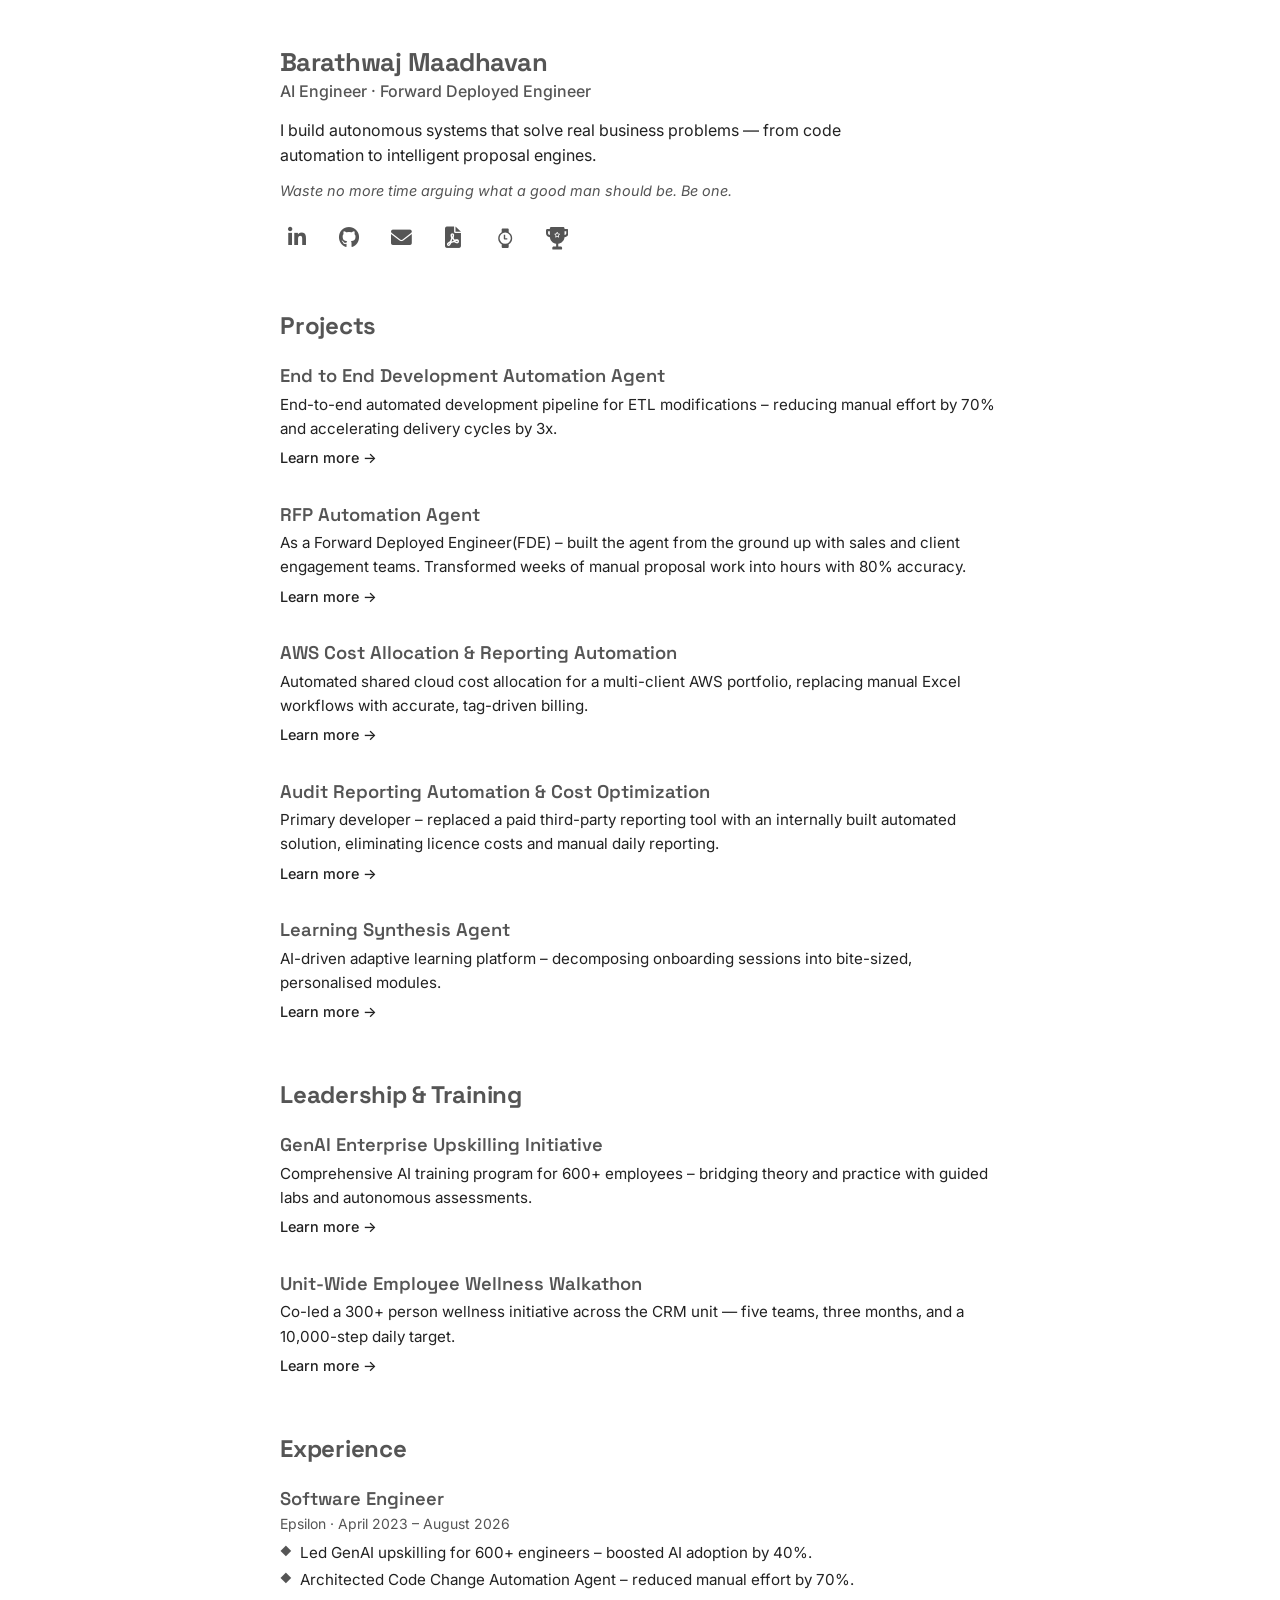
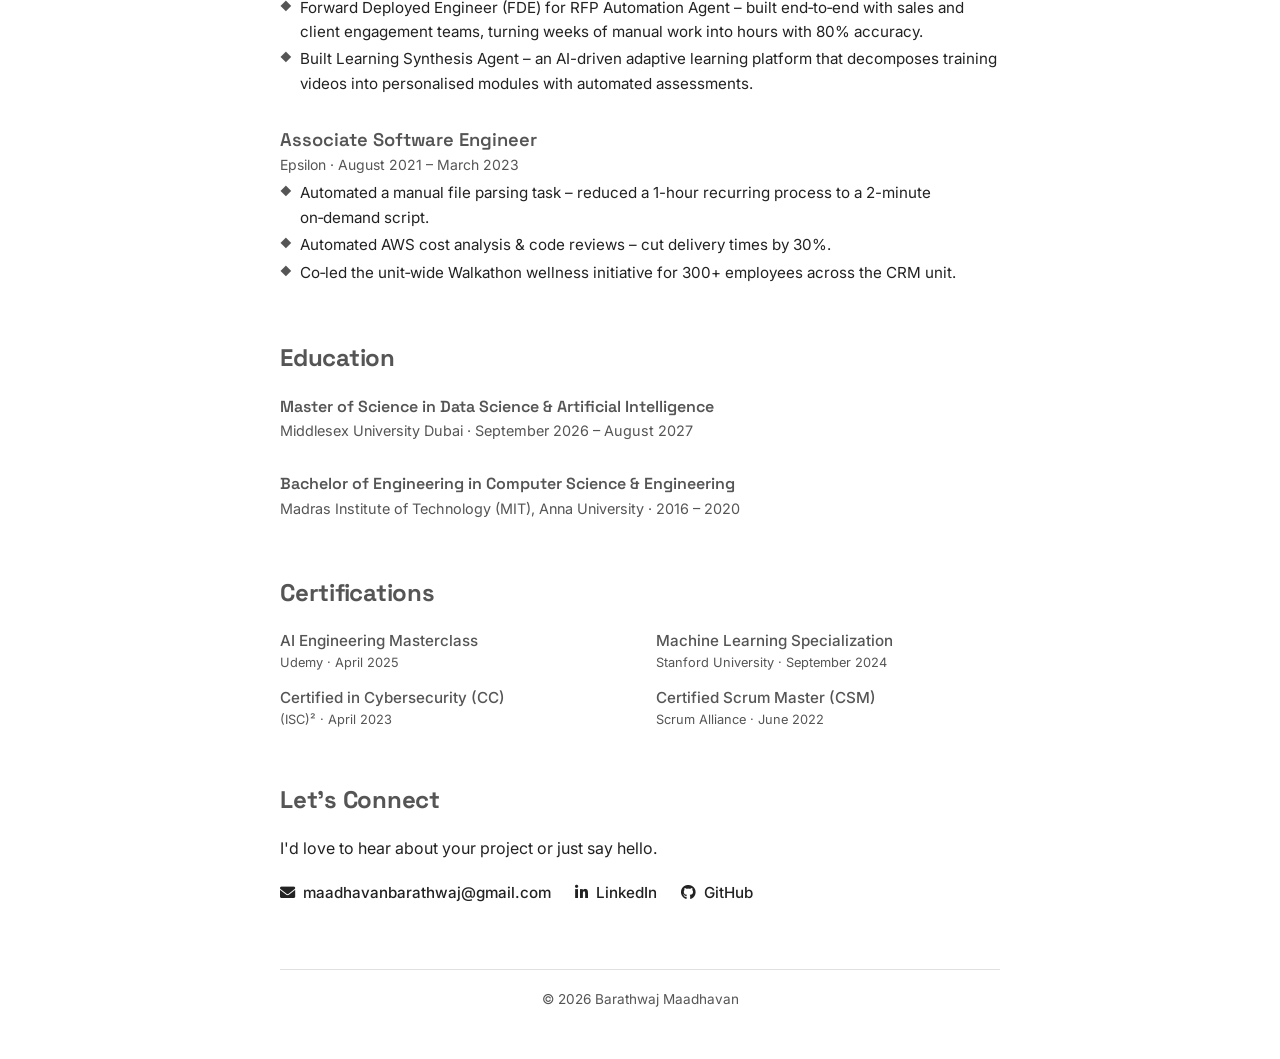
==== index.html @ ec24a7a6 "updated email on resume and website home page" ====
<!DOCTYPE html>
<html lang="en">

    <head>
        <link rel="icon" type="image/svg+xml" href="assets/images/favicon.ico" />
        <meta charset="UTF-8" />
        <meta name="viewport" content="width=device-width, initial-scale=1.0" />
        <title>Barathwaj Maadhavan</title>

        <!-- Google Fonts -->
        <link rel="preconnect" href="https://fonts.googleapis.com" />
        <link rel="preconnect" href="https://fonts.gstatic.com" crossorigin />
        <link
            href="https://fonts.googleapis.com/css2?family=Inter:wght@300;400;500;600&family=Space+Grotesk:wght@400;500;600;700&display=swap"
            rel="stylesheet" />

        <!-- Font Awesome -->
        <link rel="stylesheet" href="https://cdnjs.cloudflare.com/ajax/libs/font-awesome/6.0.0-beta3/css/all.min.css" />

        <!-- Custom Styles -->
        <link rel="stylesheet" href="styles.css" />
    </head>

    <body>
        <!-- ===== MAIN CONTAINER ===== -->
        <main class="container">

            <!-- ===== HEADER ===== -->
            <header class="header">
                <h1>Barathwaj Maadhavan</h1>
                <p class="tagline">AI Engineer · Forward Deployed Engineer</p>
                <p class="bio">
                    I build autonomous systems that solve real business problems — from code automation to intelligent
                    proposal engines.
                </p>
                <div class="status-line">
                    <span id="statusText">Waste no more time arguing what a good man should be. Be one.</span>
                </div>
                <div class="social-links">
                    <a href="https://www.linkedin.com/in/barathwaj-m/" aria-label="LinkedIn"><i
                            class="fab fa-linkedin-in"></i></a>
                    <a href="https://github.com/maadybarry" aria-label="GitHub"><i class="fab fa-github"></i></a>
                    <a href="mailto:barathwaj.maadhavan@gmail.com" aria-label="Email"><i
                            class="fas fa-envelope"></i></a>
                    <!-- Resume Download -->
                    <a href="assets/resume.pdf" download aria-label="Download Resume" title="Download Resume">
                        <i class="fas fa-file-pdf"></i>
                    </a>
                    <!-- Watch Collection Page -->
                    <a href="watches.html" aria-label="Watch Collection" title="Watch Collection" class="watch-link">
                        <svg xmlns="http://www.w3.org/2000/svg" viewBox="0 0 16 16" width="16" height="16"
                            fill="currentColor">
                            <path d="M7.5 9h2V8H8V5.5H7v3l.5.5z" />
                            <path fill-rule="evenodd" clip-rule="evenodd"
                                d="M5.5 3.669A4.998 4.998 0 0 0 3 8a4.998 4.998 0 0 0 2.5 4.331V14.5l.5.5h4l.5-.5v-2.169A4.998 4.998 0 0 0 13 8a4.998 4.998 0 0 0-2.5-4.331V1.5L10 1H6l-.5.5v2.169zM12 8a4 4 0 1 1-8 0 4 4 0 0 1 8 0z" />
                        </svg>
                    </a>
                    <!-- Awards Page -->
                    <a href="awards.html" aria-label="Awards" title="Awards" class="watch-link">
                        <svg xmlns="http://www.w3.org/2000/svg" viewBox="0 0 64 64" fill="currentColor">
                            <path d="M60,6h-7V4c0-2.211-1.789-4-4-4H15c-2.211,0-4,1.789-4,4v2H4c-2.211,0-4,1.789-4,4v8
                                c0,6.075,4.925,11,11,11h0.096C12.01,38.66,19.477,46.396,29,47.762V56h-7c-2.211,0-4,1.789-4,4v3c0,0.553,0.447,1,1,1h26
                                c0.553,0,1-0.447,1-1v-3c0-2.211-1.789-4-4-4h-7v-8.238C44.523,46.396,51.99,38.66,52.904,29H53c6.075,0,11-4.925,11-11v-8
                                C64,7.789,62.211,6,60,6z M6,18v-6h5v11C8.238,23,6,20.762,6,18z M39.712,21.048l-3.146,3.227l0.745,4.564
                                c0.062,0.378-0.099,0.758-0.411,0.979C36.728,29.938,36.525,30,36.323,30c-0.166,0-0.333-0.041-0.484-0.125l-3.841-2.123
                                l-3.841,2.123c-0.336,0.186-0.748,0.163-1.061-0.058s-0.473-0.601-0.411-0.979l0.745-4.564l-3.146-3.227
                                c-0.262-0.269-0.352-0.66-0.232-1.016s0.427-0.614,0.797-0.671l4.309-0.658l1.936-4.123c0.165-0.352,0.518-0.575,0.905-0.575
                                s0.74,0.224,0.905,0.575l1.936,4.123l4.309,0.658c0.37,0.057,0.678,0.315,0.797,0.671S39.974,20.779,39.712,21.048z
                                M58,18c0,2.762-2.238,5-5,5V12h5V18z" />
                            <path
                                d="M33.255,20.036l-1.257-2.678l-1.257,2.678c-0.142,0.302-0.425,0.514-0.754,0.563l-2.913,0.445l2.141,2.194
                                c0.222,0.228,0.322,0.546,0.271,0.859l-0.495,3.03l2.522-1.396c0.151-0.083,0.317-0.125,0.484-0.125s0.333,0.042,0.484,0.125
                                l2.522,1.396l-0.495-3.03c-0.051-0.313,0.05-0.632,0.271-0.859l2.141-2.194L34.009,20.6C33.68,20.55,33.396,20.338,33.255,20.036z" />
                        </svg>
                    </a>
                </div>
            </header>

            <!-- ===== PROJECTS ===== -->
            <section class="projects" id="projects" style="scroll-margin-top: 80px;">
                <h2>Projects</h2>

                <div class="project-item">
                    <h3>End to End Development Automation Agent</h3>
                    <p>End-to-end automated development pipeline for ETL modifications – reducing manual effort by 70%
                        and accelerating
                        delivery cycles by 3x.</p>
                    <a href="projects/end-to-end-dev-agent.html">Learn more →</a>
                </div>

                <div class="project-item">
                    <h3>RFP Automation Agent</h3>
                    <p>As a Forward Deployed Engineer(FDE) – built the agent from the ground up with sales and client
                        engagement teams.
                        Transformed weeks of
                        manual proposal work into hours with 80% accuracy.</p>
                    <a href="projects/rfp-automation.html">Learn more →</a>
                </div>

                <div class="project-item">
                    <h3>AWS Cost Allocation &amp; Reporting Automation</h3>
                    <p>Automated shared cloud cost allocation for a multi-client AWS portfolio, replacing manual Excel
                        workflows with accurate, tag-driven billing.</p>
                    <a href="projects/aws-cost-allocation.html">Learn more →</a>
                </div>

                <div class="project-item">
                    <h3>Audit Reporting Automation &amp; Cost Optimization</h3>
                    <p>Primary developer – replaced a paid third-party reporting tool with an internally built automated
                        solution,
                        eliminating licence costs and manual daily reporting.</p>
                    <a href="projects/audit-reporting-automation.html">Learn more →</a>
                </div>

                <div class="project-item">
                    <h3>Learning Synthesis Agent</h3>
                    <p>AI-driven adaptive learning platform – decomposing onboarding sessions into bite-sized,
                        personalised modules.</p>
                    <a href="projects/learning-synthesis-agent.html">Learn more →</a>
                </div>
            </section>

            <!-- ===== LEADERSHIP ===== -->
            <section class="leadership" id="leadership" style="scroll-margin-top: 80px;">
                <h2>Leadership &amp; Training</h2>

                <div class="project-item">
                    <h3>GenAI Enterprise Upskilling Initiative</h3>
                    <p>Comprehensive AI training program for 600+ employees – bridging theory and practice with guided
                        labs and
                        autonomous assessments.</p>
                    <a href="projects/genai-upskilling.html">Learn more →</a>
                </div>

                <div class="project-item">
                    <h3>Unit-Wide Employee Wellness Walkathon</h3>
                    <p>Co-led a 300+ person wellness initiative across the CRM unit — five teams, three months, and a
                        10,000-step daily
                        target.</p>
                    <a href="projects/walkathon.html">Learn more →</a>
                </div>
            </section>

            <!-- ===== EXPERIENCE ===== -->
            <section class="experience">
                <h2>Experience</h2>

                <div class="exp-item">
                    <h3>Software Engineer</h3>
                    <p class="exp-meta">Epsilon · April 2023 – August 2026</p>
                    <ul>
                        <li>Led GenAI upskilling for 600+ engineers – boosted AI adoption by 40%.</li>
                        <li>Architected Code Change Automation Agent – reduced manual effort by 70%.</li>
                        <li>Forward Deployed Engineer (FDE) for RFP Automation Agent – built end‑to‑end with sales and
                            client
                            engagement teams, turning weeks of manual work into hours with 80% accuracy.</li>
                        <li>Built Learning Synthesis Agent – an AI-driven adaptive learning platform that decomposes
                            training videos
                            into personalised modules with automated assessments.</li>
                    </ul>
                </div>

                <div class="exp-item">
                    <h3>Associate Software Engineer</h3>
                    <p class="exp-meta">Epsilon · August 2021 – March 2023</p>
                    <ul>
                        <li>Automated a manual file parsing task – reduced a 1-hour recurring process to a 2-minute
                            on‑demand
                            script.</li>
                        <li>Automated AWS cost analysis &amp; code reviews – cut delivery times by 30%.</li>
                        <li>Co‑led the unit‑wide Walkathon wellness initiative for 300+ employees across the CRM unit.
                        </li>
                    </ul>
                </div>
            </section>

            <!-- ===== EDUCATION ===== -->
            <section class="education">
                <h2>Education</h2>

                <div class="edu-item">
                    <h3>Master of Science in Data Science &amp; Artificial Intelligence</h3>
                    <p class="edu-meta">Middlesex University Dubai · September 2026 – August 2027</p>
                </div>

                <div class="edu-item">
                    <h3>Bachelor of Engineering in Computer Science &amp; Engineering</h3>
                    <p class="edu-meta">Madras Institute of Technology (MIT), Anna University · 2016 – 2020</p>
                </div>
            </section>

            <!-- ===== CERTIFICATIONS ===== -->
            <section class="certifications">
                <h2>Certifications</h2>

                <div class="cert-grid">
                    <div class="cert-badge">
                        <span class="cert-name">AI Engineering Masterclass</span>
                        <span class="cert-issuer">Udemy · April 2025</span>
                    </div>

                    <div class="cert-badge">
                        <span class="cert-name">Machine Learning Specialization</span>
                        <span class="cert-issuer">Stanford University · September 2024</span>
                    </div>

                    <div class="cert-badge">
                        <span class="cert-name">Certified in Cybersecurity (CC)</span>
                        <span class="cert-issuer">(ISC)² · April 2023</span>
                    </div>

                    <div class="cert-badge">
                        <span class="cert-name">Certified Scrum Master (CSM)</span>
                        <span class="cert-issuer">Scrum Alliance · June 2022</span>
                    </div>
                </div>
            </section>

            <!-- ===== CONTACT ===== -->
            <section class="contact">
                <h2>Let's Connect</h2>
                <p class="contact-intro">I'd love to hear about your project or just say hello.</p>
                <div class="contact-links">
                    <a href="mailto:maadhavanbarathwaj@gmail.com"><i class="fas fa-envelope"></i>
                        maadhavanbarathwaj@gmail.com</a>
                    <a href="https://www.linkedin.com/in/barathwaj-m/" aria-label="LinkedIn"><i
                            class="fab fa-linkedin-in"></i> LinkedIn</a>
                    <a href="https://github.com/maadybarry" aria-label="GitHub"><i class="fab fa-github"></i> GitHub</a>
                </div>
            </section>
        </main>

        <!-- ===== FOOTER ===== -->
        <footer class="footer">
            <p>&copy; 2026 Barathwaj Maadhavan</p>
        </footer>

        <script src="script.js"></script>
    </body>

</html>
---- styles.css ----
/* ===== RESET & BASE ===== */
*,
*::before,
*::after {
    margin: 0;
    padding: 0;
    box-sizing: border-box;
}

:root {
    --bg: #FFFFFF;
    --text-primary: #222222;
    --text-secondary: #222222;
    --text-muted: #555555;
    --border: #E0E0E0;
    --white: #ffffff;
    --max-width: 720px;
}

html {
    scroll-behavior: smooth;
}

body {
    font-family: 'Inter', -apple-system, BlinkMacSystemFont, sans-serif;
    background: var(--bg);
    color: var(--text-primary);
    line-height: 1.6;
    -webkit-font-smoothing: antialiased;
    padding: 48px 24px;
    display: flex;
    flex-direction: column;
    align-items: center;
    min-height: 100vh;
}

/* ===== CONTAINER ===== */
.container {
    max-width: var(--max-width);
    width: 100%;
    margin: 0 auto;
}

/* ===== TYPOGRAPHY ===== */
h1 {
    font-family: 'Space Grotesk', -apple-system, sans-serif;
    font-weight: 700;
    font-size: 1.6rem;
    letter-spacing: -0.02em;
    line-height: 1.1;
    color: #555555;
}

h2 {
    font-family: 'Space Grotesk', -apple-system, sans-serif;
    font-weight: 700;
    font-size: 1.5rem;
    letter-spacing: -0.01em;
    margin-bottom: 1rem;
    color: #555555;
}

h3 {
    font-family: 'Space Grotesk', -apple-system, sans-serif;
    font-weight: 600;
    font-size: 1.15rem;
    color: #555555;
}

p,
li,
.bio {
    font-family: 'Inter', sans-serif;
    font-weight: 400;
    font-size: 1rem;
    color: var(--text-secondary);
}

.tagline {
    font-family: 'Inter', sans-serif;
    font-weight: 500;
    font-size: 1rem;
    color: var(--text-muted);
    margin: 0.2rem 0 0.8rem;
}

.bio {
    font-size: 1rem;
    max-width: 580px;
}

/* ===== STATUS LINE ===== */
.status-line {
    margin: 0.6rem 0 1rem;
    font-family: 'Inter', sans-serif;
    font-size: 0.9rem;
    color: var(--text-muted);
    font-style: italic;
    min-height: 1.5rem;
    transition: opacity 0.5s ease;
}

#statusText {
    transition: opacity 0.4s ease;
}

a {
    font-family: 'Inter', sans-serif;
    color: var(--text-secondary);
    text-decoration: none;
    transition: opacity 0.2s;
}

a:hover {
    opacity: 0.5;
}

/* ===== HEADER ===== */
.header {
    margin-bottom: 2rem;
    padding-bottom: 1.2rem;
}

/* ===== SOCIAL LINKS ===== */
.social-links {
    display: flex;
    gap: 18px;
    margin-top: 1.2rem;
    align-items: center;
}

.social-links a {
    display: inline-flex;
    align-items: center;
    justify-content: center;
    width: 34px;
    height: 34px;
    font-size: 1.3rem;
    color: var(--text-muted);
    transition: color 0.3s, transform 0.2s;
    text-decoration: none;
}

.social-links a:hover {
    color: var(--text-primary);
    opacity: 1;
}

/* ===== WATCH SVG ===== */
.watch-link svg {
    display: block;
    width: 1.4rem;
    height: 1.4rem;
    fill: currentColor;
    align-self: center;
}

/* ===== SECTIONS ===== */
section {
    margin-bottom: 2rem;
    padding-bottom: 1.2rem;
}

section:last-of-type {
    margin-bottom: 0;
    padding-bottom: 0;
}

/* ===== EXPERIENCE ===== */
.exp-item {
    margin-bottom: 1.8rem;
}

.exp-item:last-child {
    margin-bottom: 0;
}

.exp-meta {
    font-family: 'Inter', sans-serif;
    font-weight: 400;
    font-size: 0.875rem;
    color: var(--text-muted);
    margin-bottom: 0.3rem;
}

.exp-item ul {
    list-style: none;
    padding: 0;
}

.exp-item ul li {
    position: relative;
    padding-left: 20px;
    margin-bottom: 0.2rem;
    font-size: 0.95rem;
    color: var(--text-secondary);
}

.exp-item ul li::before {
    content: '◆';
    position: absolute;
    left: 0;
    color: var(--text-muted);
    font-weight: 300;
    font-size: 0.7rem;
    top: 2px;
}

/* ===== EDUCATION ===== */
.edu-item {
    margin-bottom: 1.8rem;
}

.edu-item:last-child {
    margin-bottom: 0;
}

.edu-item h3 {
    font-family: 'Space Grotesk', -apple-system, sans-serif;
    font-weight: 600;
    font-size: 1rem;
    color: #555555;
}

.edu-meta {
    font-family: 'Inter', sans-serif;
    font-weight: 400;
    font-size: 0.9rem;
    color: var(--text-muted);
    margin-bottom: 0.2rem;
}

/* ===== CERTIFICATIONS ===== */
.cert-grid {
    display: grid;
    grid-template-columns: 1fr 1fr;
    gap: 12px 32px;
}

.cert-badge {
    display: flex;
    flex-direction: column;
}

.cert-name {
    font-family: 'Inter', sans-serif;
    font-weight: 500;
    font-size: 0.95rem;
    color: #555555;
}

.cert-issuer {
    font-family: 'Inter', sans-serif;
    font-weight: 400;
    font-size: 0.8rem;
    color: var(--text-muted);
}

/* ===== PROJECTS ===== */
.project-item {
    margin-bottom: 1.8rem;
}

.project-item:last-child {
    margin-bottom: 0;
}

.project-item p {
    font-size: 0.95rem;
    margin: 2px 0 4px;
    color: var(--text-secondary);
}

.project-item a {
    font-weight: 500;
    font-size: 0.9rem;
    color: var(--text-secondary);
    transition: color 0.2s, opacity 0.2s;
}

.project-item a:hover {
    color: var(--text-primary);
    opacity: 1;
}

/* ===== CONTACT ===== */
.contact-intro {
    font-size: 1rem;
    margin-bottom: 1.2rem;
    color: var(--text-secondary);
}

.contact-links {
    display: flex;
    flex-wrap: wrap;
    gap: 24px;
}

.contact-links a {
    display: inline-flex;
    align-items: center;
    gap: 8px;
    font-weight: 500;
    font-size: 0.95rem;
    color: var(--text-secondary);
    transition: color 0.2s, opacity 0.2s;
}

.contact-links a:hover {
    color: var(--text-primary);
    opacity: 1;
}

section.contact {
    margin-bottom: 2rem;
    padding-bottom: 1.2rem;
}

/* ===== FOOTER ===== */
.footer {
    margin-top: 0.8rem;
    padding-top: 1.2rem;
    border-top: 1px solid var(--border);
    text-align: center;
    width: 100%;
    max-width: var(--max-width);
}

.footer p {
    font-family: 'Inter', sans-serif;
    font-size: 0.85rem;
    color: var(--text-muted);
}

/* ===== RESPONSIVE ===== */

/* Tablets and small laptops */
@media (max-width: 768px) {
    body {
        padding: 28px 20px;
    }

    h1 {
        font-size: 1.6rem;
    }

    h2 {
        font-size: 1.3rem;
    }

    h3 {
        font-size: 1.1rem;
    }

    p,
    li,
    .bio,
    .tagline {
        font-size: 0.95rem;
    }

    .status-line {
        font-size: 0.85rem;
    }

    .social-links {
        gap: 14px;
    }

    .social-links a {
        width: 30px;
        height: 30px;
        font-size: 1.2rem;
    }

    .watch-link svg {
        width: 1.4rem;
        height: 1.4rem;
    }

    section {
        margin-bottom: 1.8rem;
        padding-bottom: 1rem;
    }

    section.contact {
        margin-bottom: 0.6rem;
        padding-bottom: 0.8rem;
    }

    .exp-item {
        margin-bottom: 1.2rem;
    }

    .exp-item ul li {
        font-size: 0.9rem;
    }

    .project-item {
        margin-bottom: 1.2rem;
    }

    .project-item p {
        font-size: 0.9rem;
    }

    .contact-links {
        gap: 14px;
    }

    .contact-links a {
        font-size: 0.9rem;
    }

    .footer {
        margin-top: 0.8rem;
        padding-top: 1rem;
    }

    .footer p {
        font-size: 0.8rem;
    }
}

/* Mobile phones */
@media (max-width: 480px) {
    body {
        padding: 20px 16px;
    }

    .header {
        padding-top: 2.5rem;
    }

    h1 {
        font-size: 1.5rem;
    }

    h2 {
        font-size: 1.35rem;
    }

    h3 {
        font-size: 1.05rem;
    }

    p,
    li,
    .bio,
    .tagline {
        font-size: 0.9rem;
    }

    .status-line {
        font-size: 0.8rem;
    }

    .social-links {
        gap: 10px;
    }

    .social-links a {
        width: 28px;
        height: 28px;
        font-size: 1.1rem;
    }

    .watch-link svg {
        width: 1.3rem;
        height: 1.3rem;
    }

    section {
        margin-bottom: 1.6rem;
        padding-bottom: 0.8rem;
    }

    .exp-item {
        margin-bottom: 1rem;
    }

    .exp-item ul li {
        font-size: 0.85rem;
        padding-left: 16px;
    }

    .exp-item ul li::before {
        font-size: 0.6rem;
        top: 1px;
    }

    .edu-item {
        margin-bottom: 1rem;
    }

    .cert-grid {
        grid-template-columns: 1fr;
        gap: 8px 0;
    }

    .project-item {
        margin-bottom: 1rem;
    }

    .project-item p {
        font-size: 0.85rem;
    }

    .project-item a {
        font-size: 0.85rem;
    }

    .contact-links {
        flex-direction: column;
        gap: 10px;
    }

    .contact-links a {
        font-size: 0.85rem;
    }

    .footer {
        margin-top: 0.6rem;
        padding-top: 0.8rem;
    }

    .footer p {
        font-size: 0.75rem;
    }
}
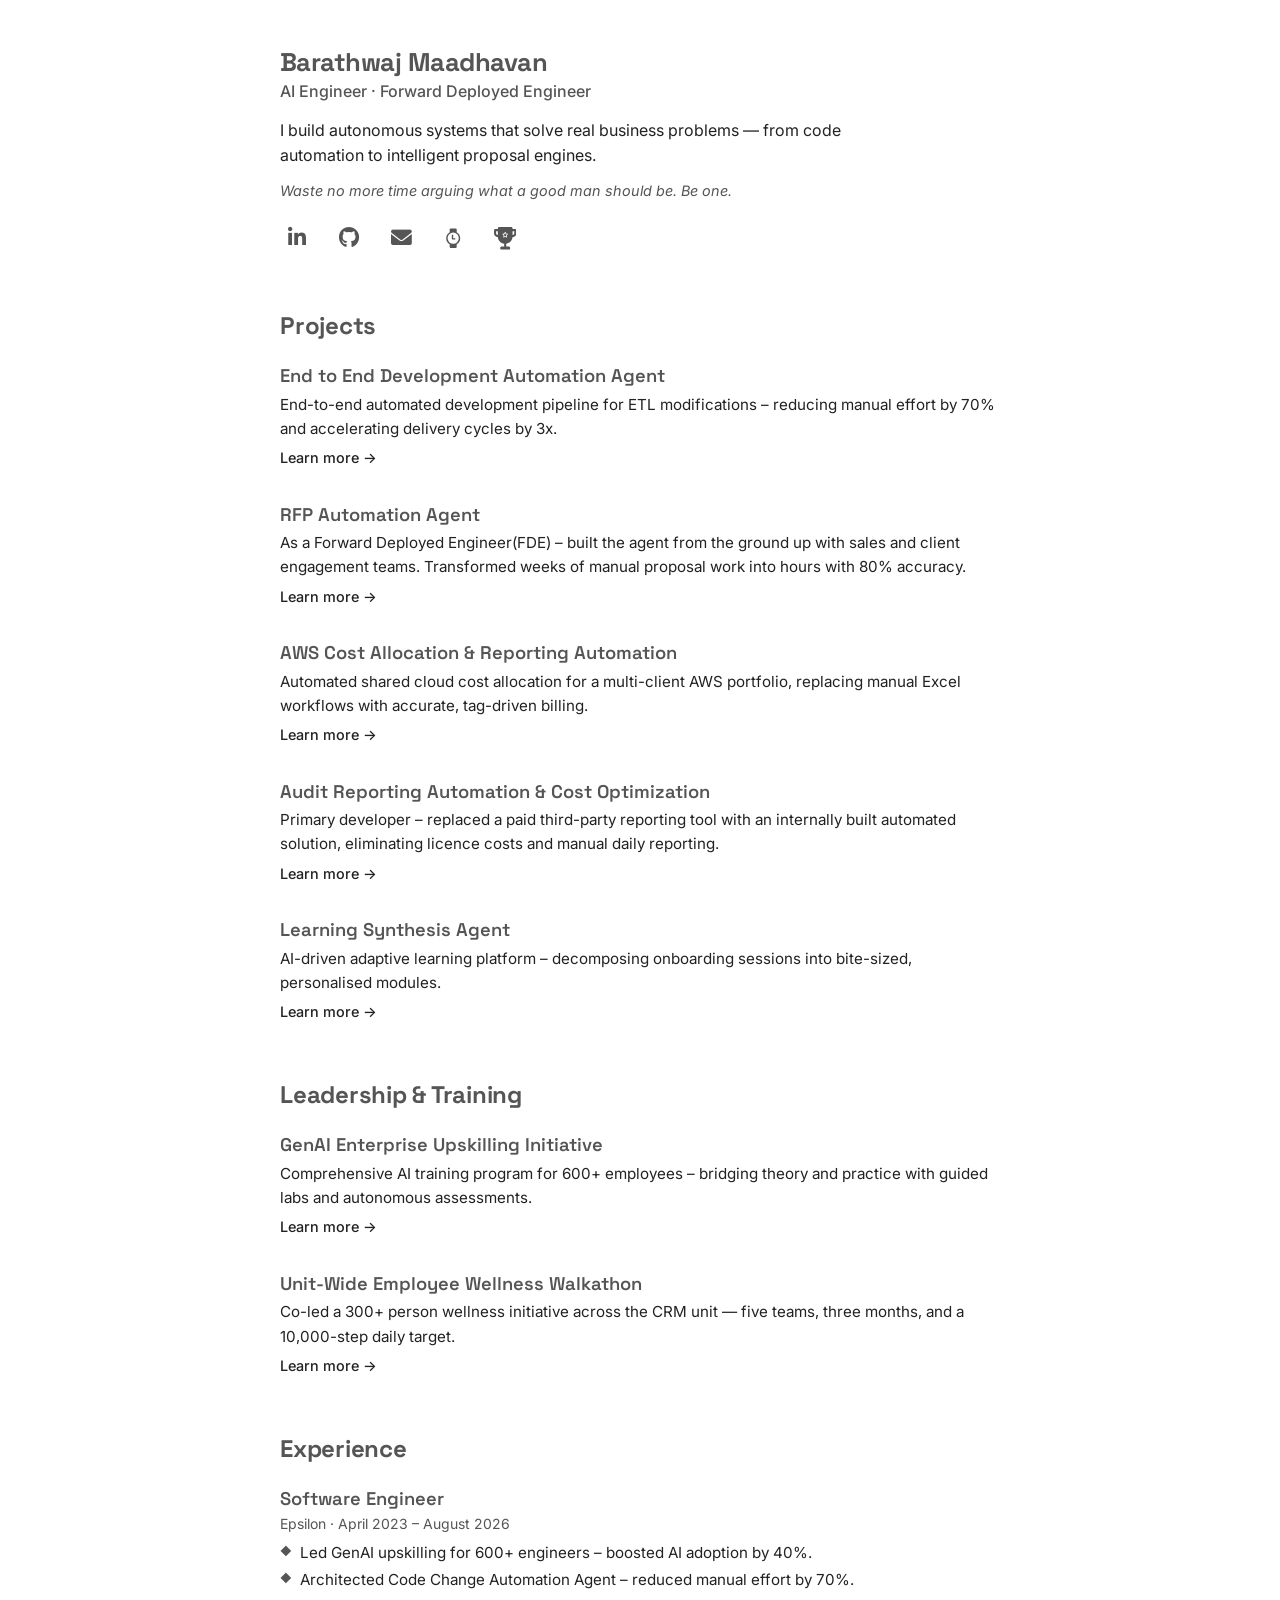
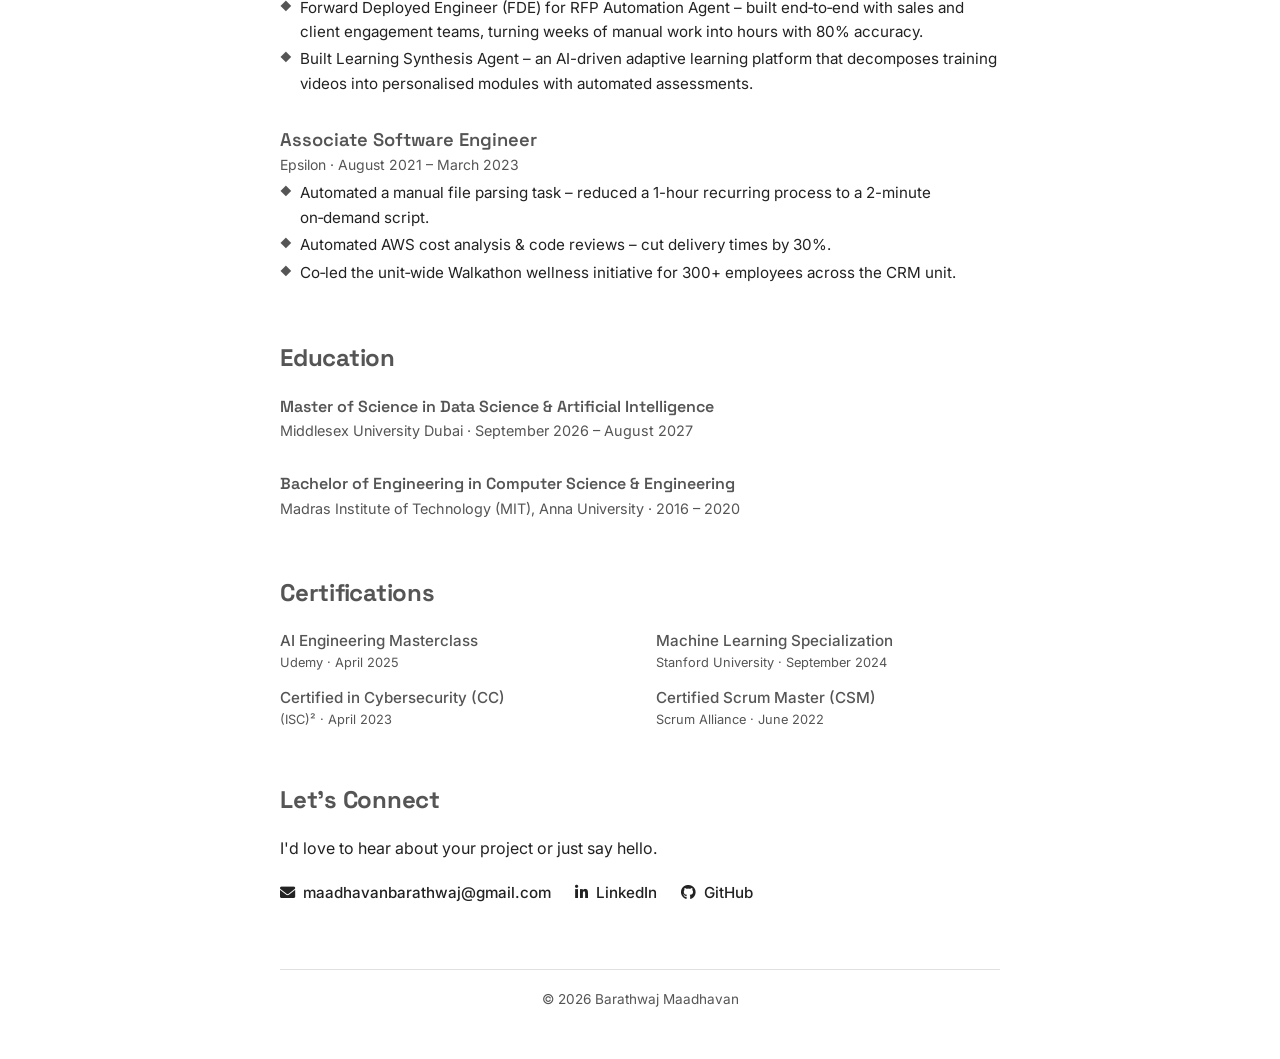
==== commit 7130c965: "Replace header resume button with floating bottom-right bubble" ====
--- a/index.html
+++ b/index.html
@@ -42,10 +42,6 @@
                     <a href="https://github.com/maadybarry" aria-label="GitHub"><i class="fab fa-github"></i></a>
                     <a href="mailto:barathwaj.maadhavan@gmail.com" aria-label="Email"><i
                             class="fas fa-envelope"></i></a>
-                    <!-- Resume Download -->
-                    <a href="assets/resume.pdf" download aria-label="Download Resume" title="Download Resume">
-                        <i class="fas fa-file-pdf"></i>
-                    </a>
                     <!-- Watch Collection Page -->
                     <a href="watches.html" aria-label="Watch Collection" title="Watch Collection" class="watch-link">
                         <svg xmlns="http://www.w3.org/2000/svg" viewBox="0 0 16 16" width="16" height="16"
@@ -236,6 +232,13 @@
         </footer>
 
         <script src="script.js"></script>
+
+        <!-- ===== FLOATING RESUME BUBBLE ===== -->
+        <a href="assets/resume.pdf" download class="resume-float" aria-label="Download Resume" title="Download Resume">
+            <i class="fas fa-download"></i>
+            <span class="resume-float-text">Resume</span>
+        </a>
+
     </body>
 
 </html>
--- a/styles.css
+++ b/styles.css
@@ -332,6 +332,39 @@
     color: var(--text-muted);
 }
 
+/* ===== FLOATING RESUME BUBBLE ===== */
+.resume-float {
+    position: fixed;
+    bottom: 24px;
+    right: 24px;
+    z-index: 999;
+    display: inline-flex;
+    align-items: center;
+    gap: 8px;
+    padding: 12px 22px;
+    border-radius: 60px;
+    background: var(--text-primary);
+    color: #ffffff;
+    font-family: 'Inter', sans-serif;
+    font-size: 0.85rem;
+    font-weight: 500;
+    text-decoration: none;
+    box-shadow: 0 8px 28px rgba(0, 0, 0, 0.15);
+    transition: transform 0.25s ease, box-shadow 0.25s ease, background 0.25s ease;
+    opacity: 0.95;
+}
+
+.resume-float:hover {
+    transform: translateY(-4px);
+    box-shadow: 0 14px 36px rgba(0, 0, 0, 0.22);
+    background: #000000;
+    opacity: 1;
+}
+
+.resume-float i {
+    font-size: 0.9rem;
+}
+
 /* ===== RESPONSIVE ===== */
 
 /* Tablets and small laptops */
@@ -527,4 +560,29 @@
     .footer p {
         font-size: 0.75rem;
     }
+}
+
+/* ===== MOBILE ===== */
+@media (max-width: 600px) {
+    .resume-float {
+        bottom: 18px;
+        right: 18px;
+        padding: 12px 16px;
+        font-size: 0.8rem;
+    }
+
+    /* Hide the label on very small screens, keep just the icon */
+    @media (max-width: 400px) {
+        .resume-float-text {
+            display: none;
+        }
+
+        .resume-float {
+            padding: 14px;
+            border-radius: 50%;
+            width: 48px;
+            height: 48px;
+            justify-content: center;
+        }
+    }
 }
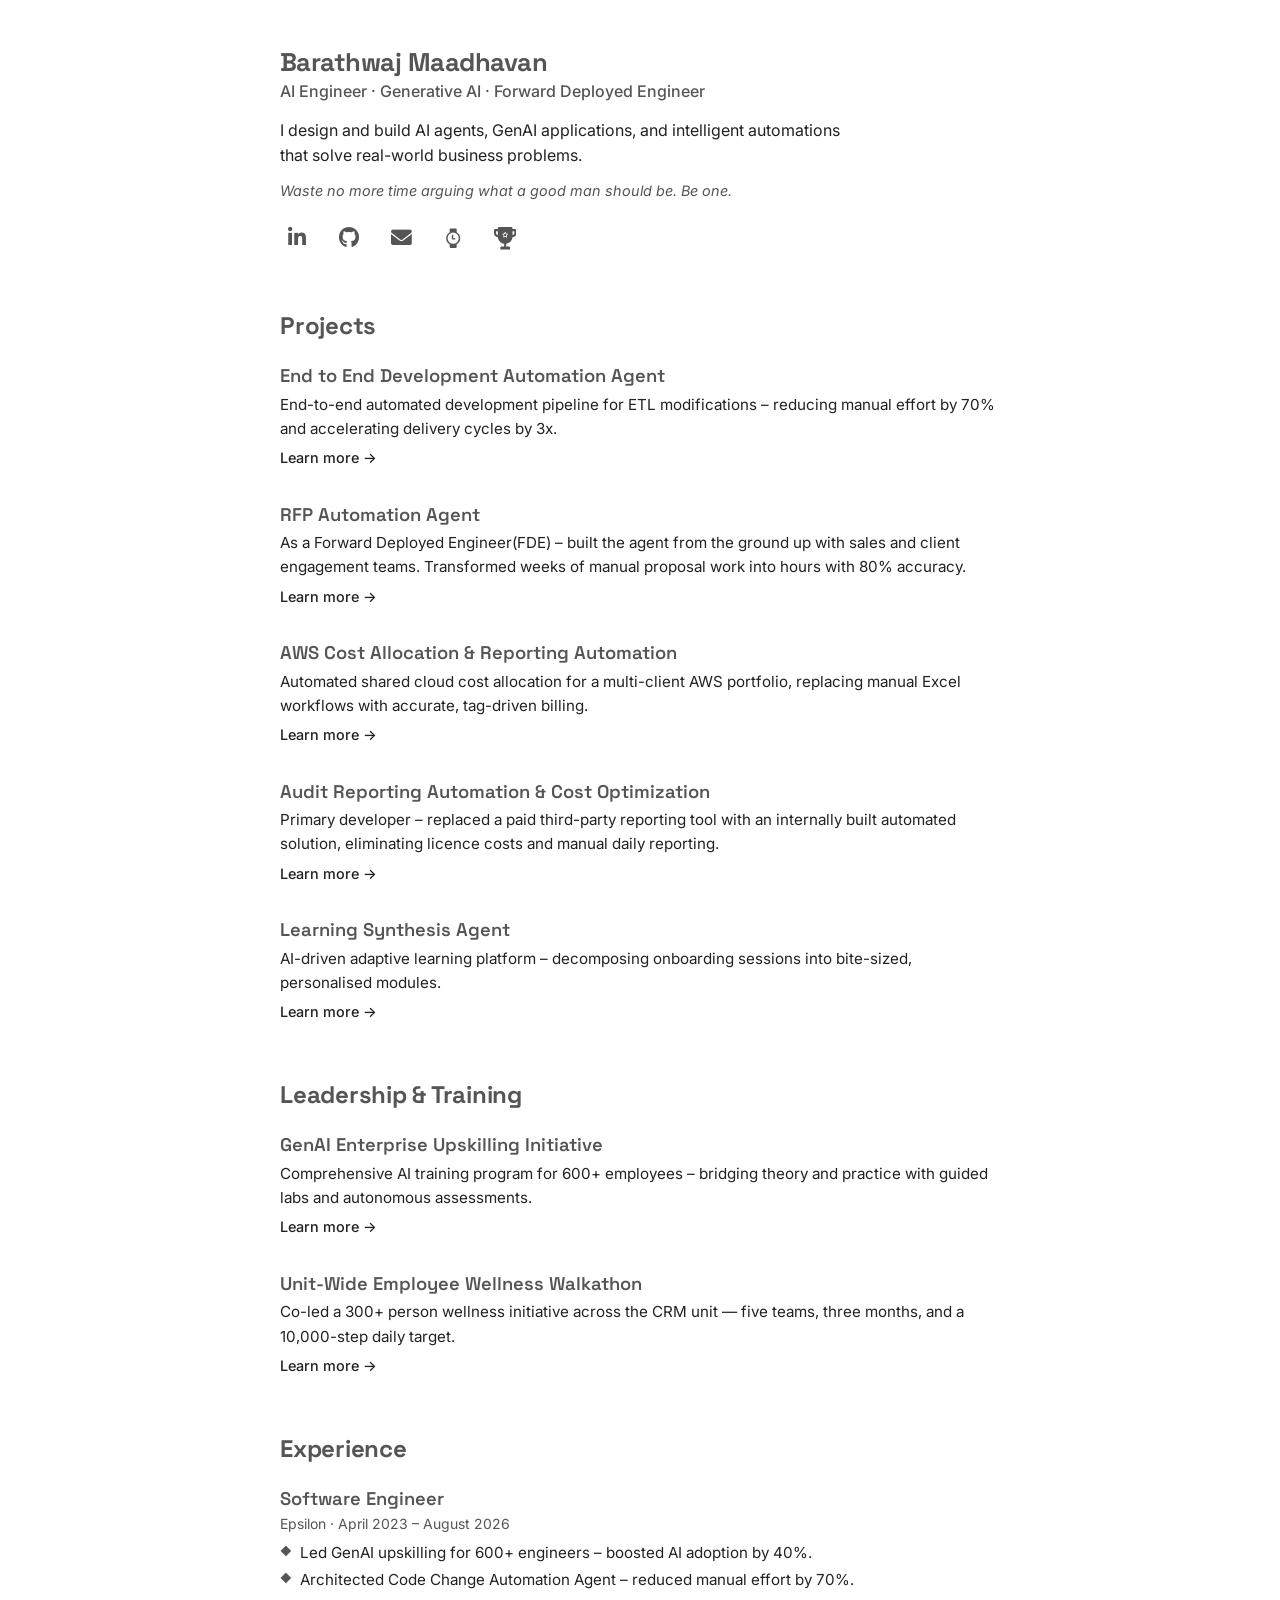
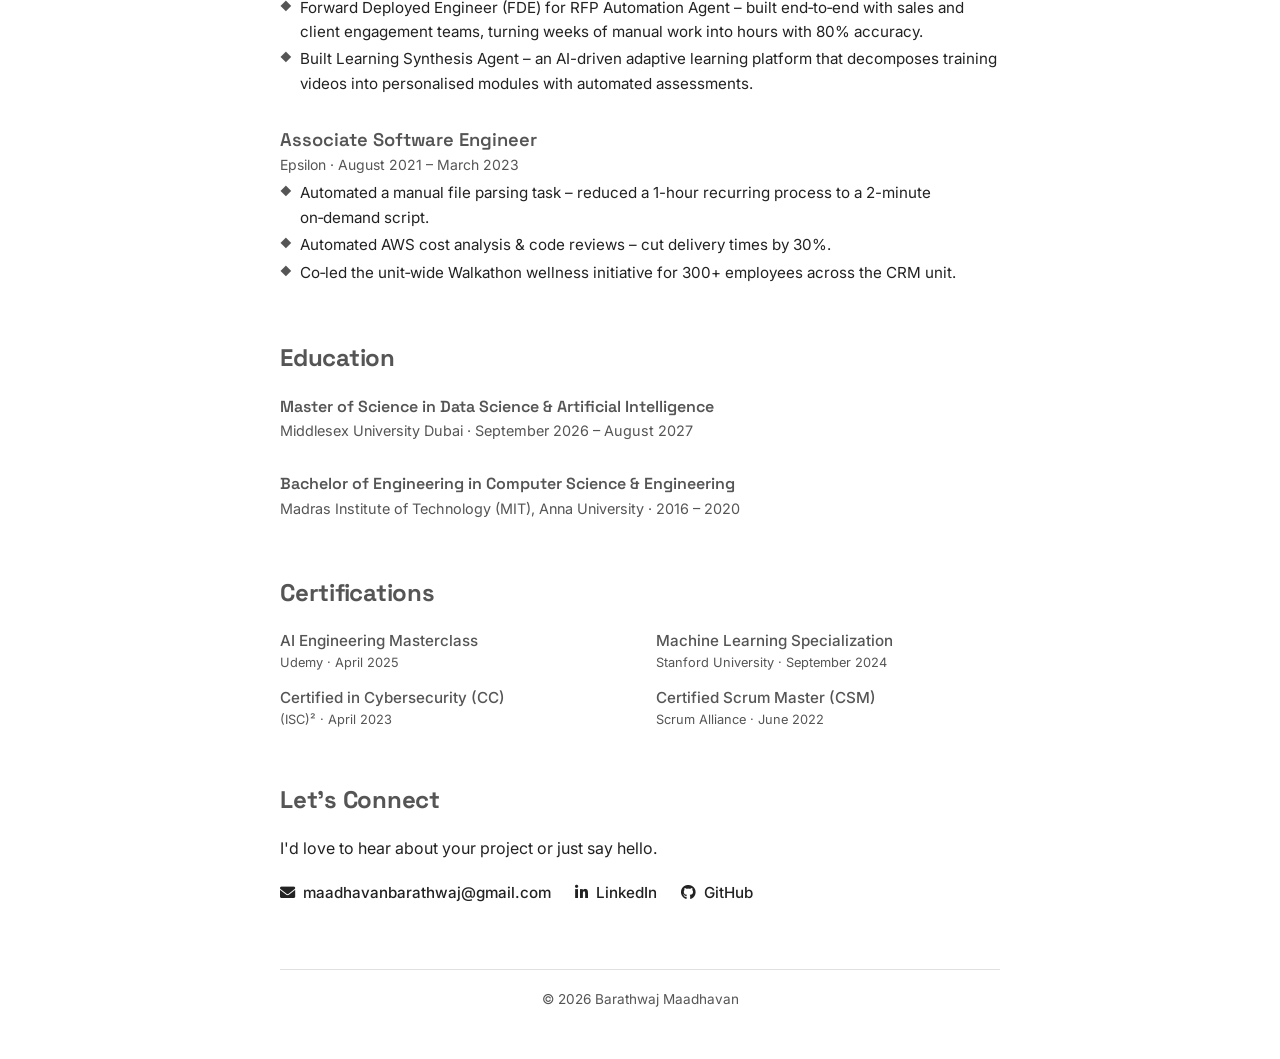
==== commit b4efae90: "minor changes to bio and tagline" ====
--- a/index.html
+++ b/index.html
@@ -28,10 +28,10 @@
             <!-- ===== HEADER ===== -->
             <header class="header">
                 <h1>Barathwaj Maadhavan</h1>
-                <p class="tagline">AI Engineer · Forward Deployed Engineer</p>
+                <p class="tagline">AI Engineer · Generative AI · Forward Deployed Engineer</p>
                 <p class="bio">
-                    I build autonomous systems that solve real business problems — from code automation to intelligent
-                    proposal engines.
+                    I design and build AI agents, GenAI applications, and intelligent automations that solve real-world
+                    business problems.
                 </p>
                 <div class="status-line">
                     <span id="statusText">Waste no more time arguing what a good man should be. Be one.</span>
@@ -234,7 +234,8 @@
         <script src="script.js"></script>
 
         <!-- ===== FLOATING RESUME BUBBLE ===== -->
-        <a href="assets/resume.pdf" download class="resume-float" aria-label="Download Resume" title="Download Resume">
+        <a href="assets/resume.pdf" download="Barathwaj_Maadhavan_Resume.pdf" class="resume-float"
+            aria-label="Download Resume" title="Download Resume">
             <i class="fas fa-download"></i>
             <span class="resume-float-text">Resume</span>
         </a>
--- a/styles.css
+++ b/styles.css
@@ -350,8 +350,10 @@
     font-weight: 500;
     text-decoration: none;
     box-shadow: 0 8px 28px rgba(0, 0, 0, 0.15);
-    transition: transform 0.25s ease, box-shadow 0.25s ease, background 0.25s ease;
-    opacity: 0.95;
+    transition: opacity 0.4s ease,
+        transform 0.25s ease,
+        box-shadow 0.25s ease,
+        background 0.25s ease;
 }
 
 .resume-float:hover {
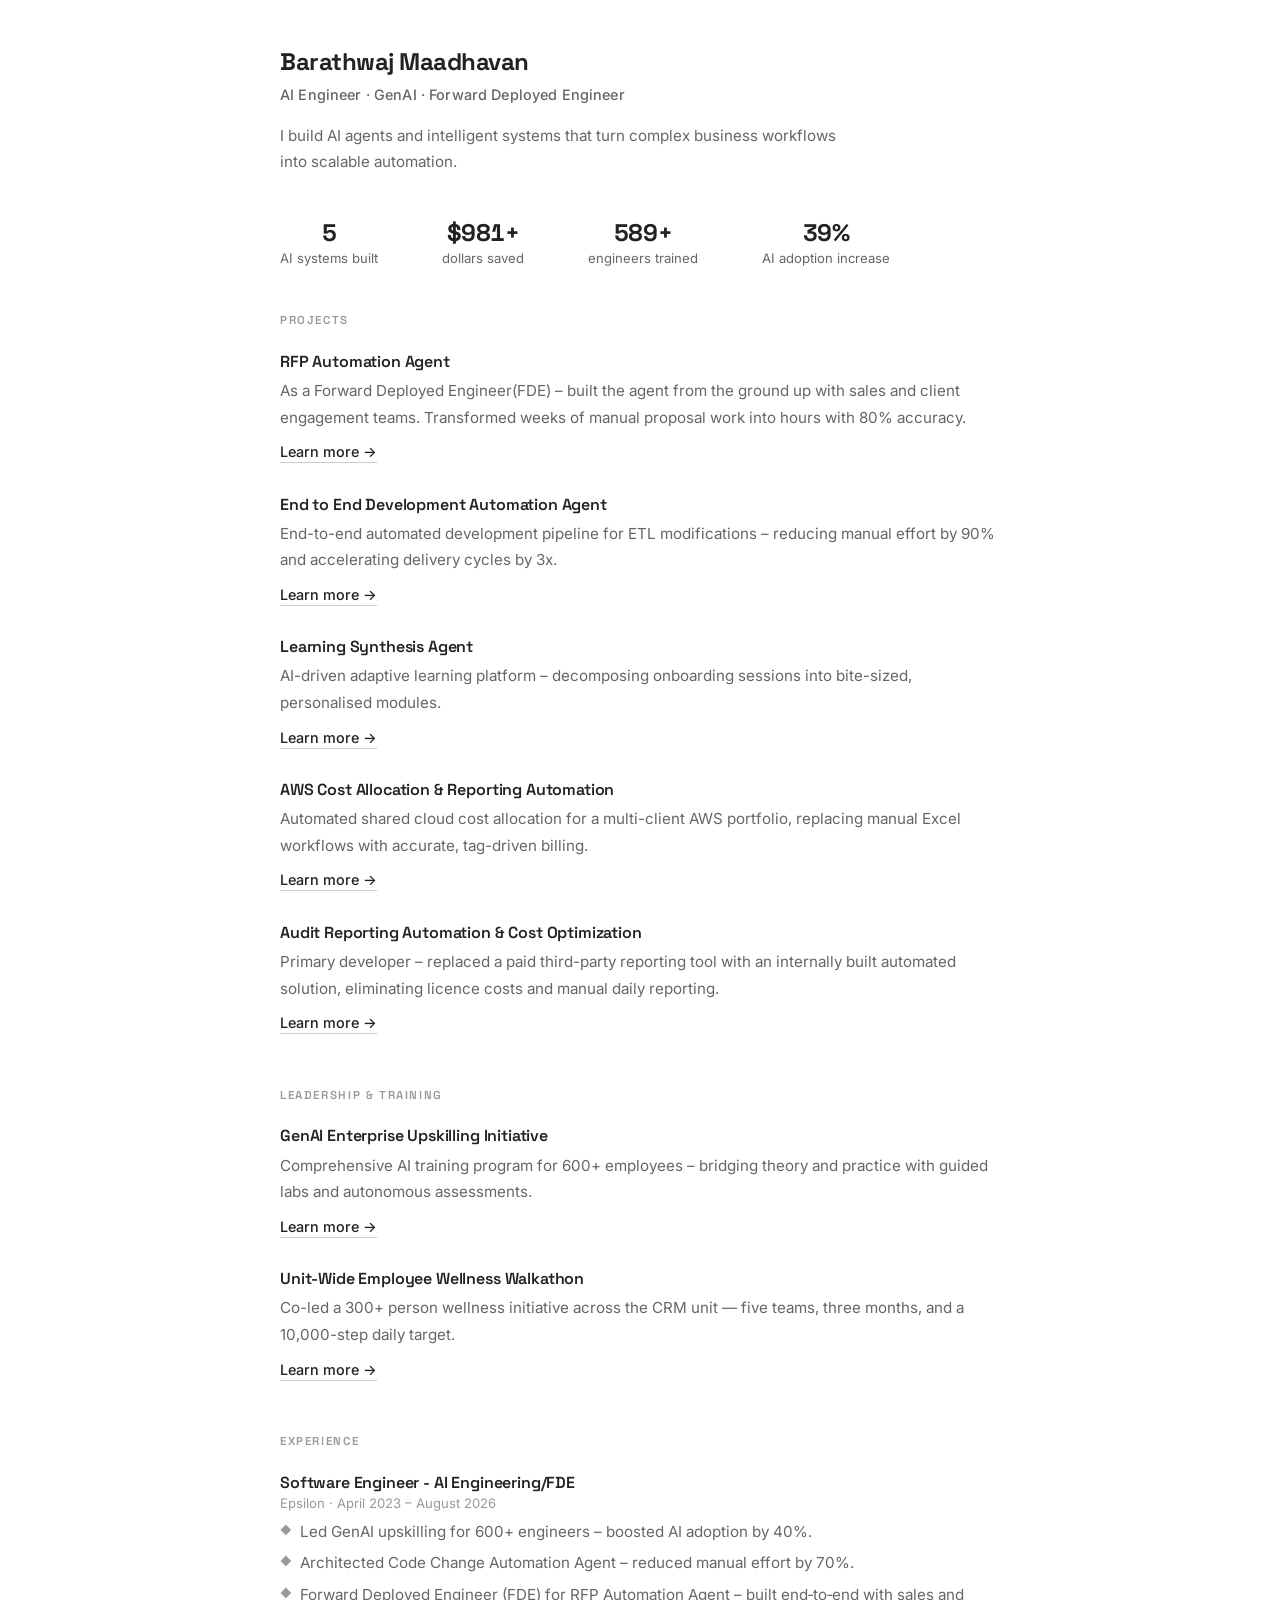
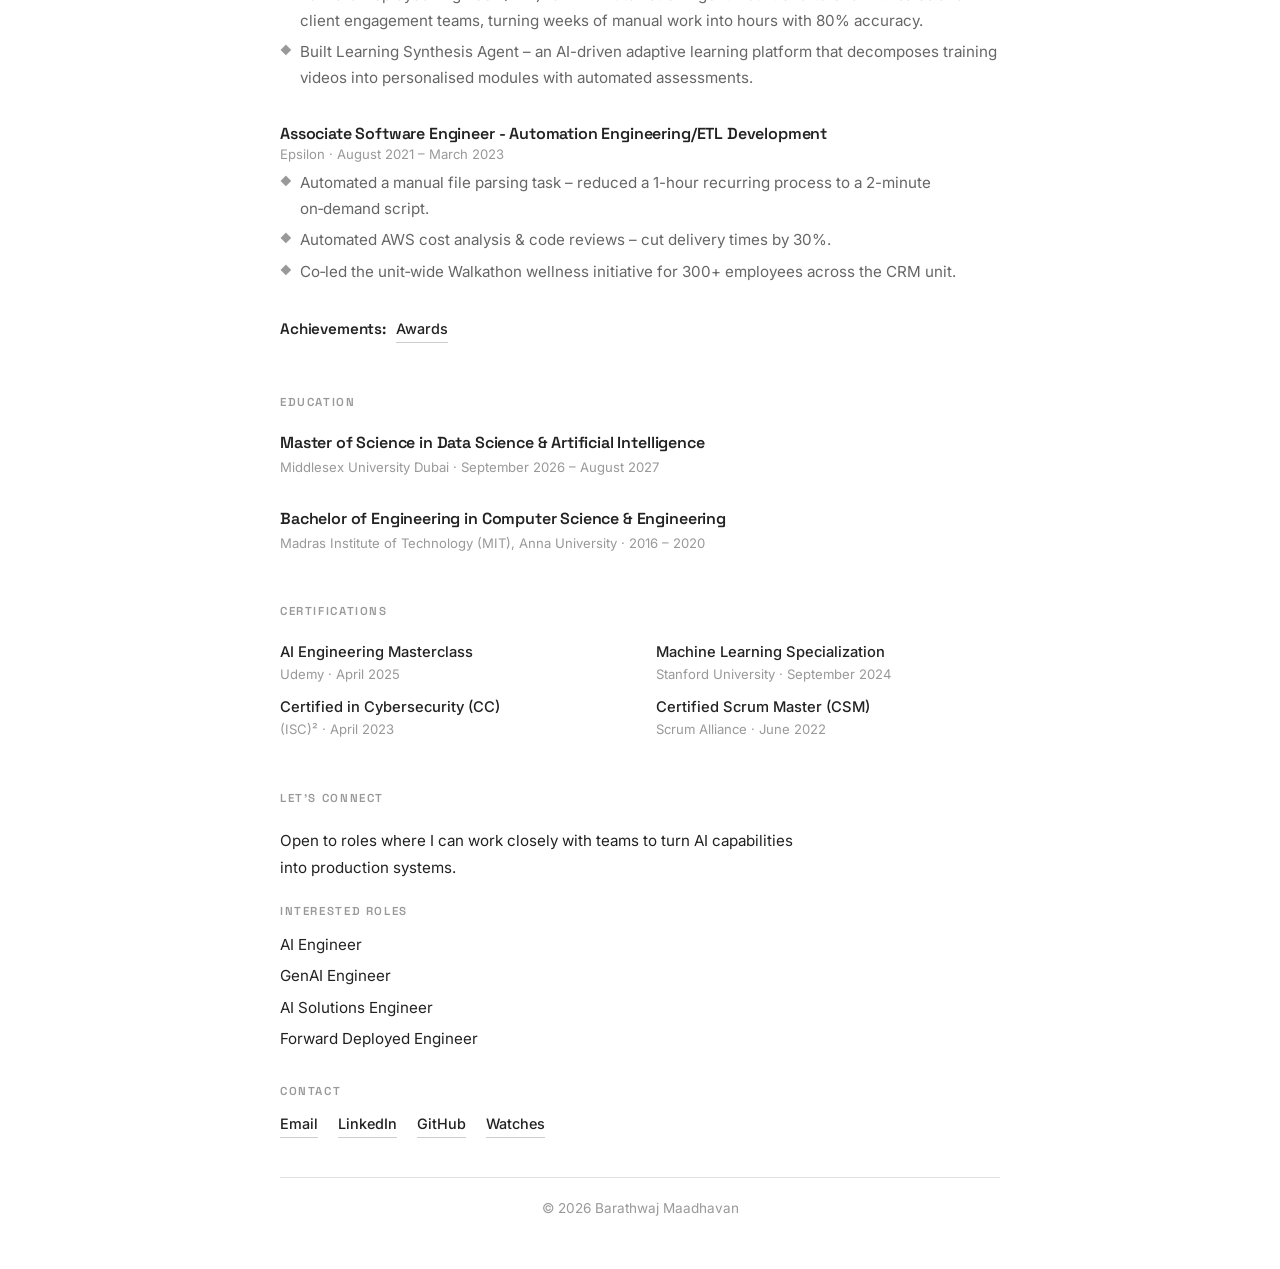
==== commit feb5a9f9: "major revamp of the website" ====
--- a/index.html
+++ b/index.html
@@ -28,61 +28,38 @@
             <!-- ===== HEADER ===== -->
             <header class="header">
                 <h1>Barathwaj Maadhavan</h1>
-                <p class="tagline">AI Engineer · Generative AI · Forward Deployed Engineer</p>
+                <p class="tagline">AI Engineer · GenAI · Forward Deployed Engineer</p>
                 <p class="bio">
-                    I design and build AI agents, GenAI applications, and intelligent automations that solve real-world
-                    business problems.
+                    I build AI agents and intelligent systems that turn complex business workflows into scalable
+                    automation.
                 </p>
-                <div class="status-line">
-                    <span id="statusText">Waste no more time arguing what a good man should be. Be one.</span>
-                </div>
-                <div class="social-links">
-                    <a href="https://www.linkedin.com/in/barathwaj-m/" aria-label="LinkedIn"><i
-                            class="fab fa-linkedin-in"></i></a>
-                    <a href="https://github.com/maadybarry" aria-label="GitHub"><i class="fab fa-github"></i></a>
-                    <a href="mailto:barathwaj.maadhavan@gmail.com" aria-label="Email"><i
-                            class="fas fa-envelope"></i></a>
-                    <!-- Watch Collection Page -->
-                    <a href="watches.html" aria-label="Watch Collection" title="Watch Collection" class="watch-link">
-                        <svg xmlns="http://www.w3.org/2000/svg" viewBox="0 0 16 16" width="16" height="16"
-                            fill="currentColor">
-                            <path d="M7.5 9h2V8H8V5.5H7v3l.5.5z" />
-                            <path fill-rule="evenodd" clip-rule="evenodd"
-                                d="M5.5 3.669A4.998 4.998 0 0 0 3 8a4.998 4.998 0 0 0 2.5 4.331V14.5l.5.5h4l.5-.5v-2.169A4.998 4.998 0 0 0 13 8a4.998 4.998 0 0 0-2.5-4.331V1.5L10 1H6l-.5.5v2.169zM12 8a4 4 0 1 1-8 0 4 4 0 0 1 8 0z" />
-                        </svg>
-                    </a>
-                    <!-- Awards Page -->
-                    <a href="awards.html" aria-label="Awards" title="Awards" class="watch-link">
-                        <svg xmlns="http://www.w3.org/2000/svg" viewBox="0 0 64 64" fill="currentColor">
-                            <path d="M60,6h-7V4c0-2.211-1.789-4-4-4H15c-2.211,0-4,1.789-4,4v2H4c-2.211,0-4,1.789-4,4v8
-                                c0,6.075,4.925,11,11,11h0.096C12.01,38.66,19.477,46.396,29,47.762V56h-7c-2.211,0-4,1.789-4,4v3c0,0.553,0.447,1,1,1h26
-                                c0.553,0,1-0.447,1-1v-3c0-2.211-1.789-4-4-4h-7v-8.238C44.523,46.396,51.99,38.66,52.904,29H53c6.075,0,11-4.925,11-11v-8
-                                C64,7.789,62.211,6,60,6z M6,18v-6h5v11C8.238,23,6,20.762,6,18z M39.712,21.048l-3.146,3.227l0.745,4.564
-                                c0.062,0.378-0.099,0.758-0.411,0.979C36.728,29.938,36.525,30,36.323,30c-0.166,0-0.333-0.041-0.484-0.125l-3.841-2.123
-                                l-3.841,2.123c-0.336,0.186-0.748,0.163-1.061-0.058s-0.473-0.601-0.411-0.979l0.745-4.564l-3.146-3.227
-                                c-0.262-0.269-0.352-0.66-0.232-1.016s0.427-0.614,0.797-0.671l4.309-0.658l1.936-4.123c0.165-0.352,0.518-0.575,0.905-0.575
-                                s0.74,0.224,0.905,0.575l1.936,4.123l4.309,0.658c0.37,0.057,0.678,0.315,0.797,0.671S39.974,20.779,39.712,21.048z
-                                M58,18c0,2.762-2.238,5-5,5V12h5V18z" />
-                            <path
-                                d="M33.255,20.036l-1.257-2.678l-1.257,2.678c-0.142,0.302-0.425,0.514-0.754,0.563l-2.913,0.445l2.141,2.194
-                                c0.222,0.228,0.322,0.546,0.271,0.859l-0.495,3.03l2.522-1.396c0.151-0.083,0.317-0.125,0.484-0.125s0.333,0.042,0.484,0.125
-                                l2.522,1.396l-0.495-3.03c-0.051-0.313,0.05-0.632,0.271-0.859l2.141-2.194L34.009,20.6C33.68,20.55,33.396,20.338,33.255,20.036z" />
-                        </svg>
-                    </a>
-                </div>
             </header>
+
+            <!-- ===== SELECTED IMPACT ===== -->
+            <section class="impact">
+                <div class="impact-row">
+                    <div class="impact-stat">
+                        <span class="impact-value" data-target="5">0×</span>
+                        <span class="impact-label">AI systems built</span>
+                    </div>
+                    <div class="impact-stat">
+                        <span class="impact-value" data-prefix="$" data-target="1000" data-suffix="+">0×</span>
+                        <span class="impact-label">dollars saved</span>
+                    </div>
+                    <div class="impact-stat">
+                        <span class="impact-value" data-target="600" data-suffix="+">0+</span>
+                        <span class="impact-label">engineers trained</span>
+                    </div>
+                    <div class="impact-stat">
+                        <span class="impact-value" data-target="40" data-suffix="%">0%</span>
+                        <span class="impact-label">AI adoption increase</span>
+                    </div>
+                </div>
+            </section>
 
             <!-- ===== PROJECTS ===== -->
             <section class="projects" id="projects" style="scroll-margin-top: 80px;">
                 <h2>Projects</h2>
-
-                <div class="project-item">
-                    <h3>End to End Development Automation Agent</h3>
-                    <p>End-to-end automated development pipeline for ETL modifications – reducing manual effort by 70%
-                        and accelerating
-                        delivery cycles by 3x.</p>
-                    <a href="projects/end-to-end-dev-agent.html">Learn more →</a>
-                </div>
 
                 <div class="project-item">
                     <h3>RFP Automation Agent</h3>
@@ -94,6 +71,21 @@
                 </div>
 
                 <div class="project-item">
+                    <h3>End to End Development Automation Agent</h3>
+                    <p>End-to-end automated development pipeline for ETL modifications – reducing manual effort by 90%
+                        and accelerating
+                        delivery cycles by 3x.</p>
+                    <a href="projects/end-to-end-dev-agent.html">Learn more →</a>
+                </div>
+
+                <div class="project-item">
+                    <h3>Learning Synthesis Agent</h3>
+                    <p>AI-driven adaptive learning platform – decomposing onboarding sessions into bite-sized,
+                        personalised modules.</p>
+                    <a href="projects/learning-synthesis-agent.html">Learn more →</a>
+                </div>
+
+                <div class="project-item">
                     <h3>AWS Cost Allocation &amp; Reporting Automation</h3>
                     <p>Automated shared cloud cost allocation for a multi-client AWS portfolio, replacing manual Excel
                         workflows with accurate, tag-driven billing.</p>
@@ -107,13 +99,6 @@
                         eliminating licence costs and manual daily reporting.</p>
                     <a href="projects/audit-reporting-automation.html">Learn more →</a>
                 </div>
-
-                <div class="project-item">
-                    <h3>Learning Synthesis Agent</h3>
-                    <p>AI-driven adaptive learning platform – decomposing onboarding sessions into bite-sized,
-                        personalised modules.</p>
-                    <a href="projects/learning-synthesis-agent.html">Learn more →</a>
-                </div>
             </section>
 
             <!-- ===== LEADERSHIP ===== -->
@@ -142,7 +127,7 @@
                 <h2>Experience</h2>
 
                 <div class="exp-item">
-                    <h3>Software Engineer</h3>
+                    <h3>Software Engineer - AI Engineering/FDE</h3>
                     <p class="exp-meta">Epsilon · April 2023 – August 2026</p>
                     <ul>
                         <li>Led GenAI upskilling for 600+ engineers – boosted AI adoption by 40%.</li>
@@ -157,7 +142,7 @@
                 </div>
 
                 <div class="exp-item">
-                    <h3>Associate Software Engineer</h3>
+                    <h3>Associate Software Engineer - Automation Engineering/ETL Development</h3>
                     <p class="exp-meta">Epsilon · August 2021 – March 2023</p>
                     <ul>
                         <li>Automated a manual file parsing task – reduced a 1-hour recurring process to a 2-minute
@@ -168,6 +153,12 @@
                         </li>
                     </ul>
                 </div>
+
+                <div class="achievements-row">
+                    <h3>Achievements:</h3>
+                    <a href="awards.html">Awards</a>
+                </div>
+
             </section>
 
             <!-- ===== EDUCATION ===== -->
@@ -212,16 +203,30 @@
                 </div>
             </section>
 
-            <!-- ===== CONTACT ===== -->
+            <!-- ===== LET'S CONNECT ===== -->
             <section class="contact">
                 <h2>Let's Connect</h2>
-                <p class="contact-intro">I'd love to hear about your project or just say hello.</p>
+
+                <p class="contact-intro">Open to roles where I can work closely with teams to turn AI capabilities into
+                    production
+                    systems.</p>
+
+                <p class="roles-label">Interested roles</p>
+
+                <ul class="role-list">
+                    <li>AI Engineer</li>
+                    <li>GenAI Engineer</li>
+                    <li>AI Solutions Engineer</li>
+                    <li>Forward Deployed Engineer</li>
+                </ul>
+
+                <p class="roles-label">Contact</p>
+
                 <div class="contact-links">
-                    <a href="mailto:maadhavanbarathwaj@gmail.com"><i class="fas fa-envelope"></i>
-                        maadhavanbarathwaj@gmail.com</a>
-                    <a href="https://www.linkedin.com/in/barathwaj-m/" aria-label="LinkedIn"><i
-                            class="fab fa-linkedin-in"></i> LinkedIn</a>
-                    <a href="https://github.com/maadybarry" aria-label="GitHub"><i class="fab fa-github"></i> GitHub</a>
+                    <a href="mailto:barathwaj.maadhavan@gmail.com">Email</a>
+                    <a href="https://www.linkedin.com/in/barathwaj-m/">LinkedIn</a>
+                    <a href="https://github.com/maadybarry">GitHub</a>
+                    <a href="watches.html">Watches</a>
                 </div>
             </section>
         </main>
--- a/styles.css
+++ b/styles.css
@@ -10,8 +10,8 @@
 :root {
     --bg: #FFFFFF;
     --text-primary: #222222;
-    --text-secondary: #222222;
-    --text-muted: #555555;
+    --text-secondary: #666666;
+    --text-muted: #999999;
     --border: #E0E0E0;
     --white: #ffffff;
     --max-width: 720px;
@@ -45,26 +45,30 @@
 h1 {
     font-family: 'Space Grotesk', -apple-system, sans-serif;
     font-weight: 700;
-    font-size: 1.6rem;
+    font-size: 1.5rem;
     letter-spacing: -0.02em;
-    line-height: 1.1;
-    color: #555555;
+    line-height: 1.2;
+    color: var(--text-primary);
 }
 
 h2 {
     font-family: 'Space Grotesk', -apple-system, sans-serif;
-    font-weight: 700;
-    font-size: 1.5rem;
-    letter-spacing: -0.01em;
-    margin-bottom: 1rem;
-    color: #555555;
+    font-weight: 600;
+    font-size: 0.72rem;
+    letter-spacing: 0.14em;
+    text-transform: uppercase;
+    color: var(--text-muted);
+    margin-bottom: 1.4rem;
+    line-height: 1.4;
 }
 
 h3 {
     font-family: 'Space Grotesk', -apple-system, sans-serif;
     font-weight: 600;
-    font-size: 1.15rem;
-    color: #555555;
+    font-size: 1rem;
+    letter-spacing: -0.01em;
+    color: var(--text-primary);
+    line-height: 1.4;
 }
 
 p,
@@ -72,36 +76,25 @@
 .bio {
     font-family: 'Inter', sans-serif;
     font-weight: 400;
-    font-size: 1rem;
-    color: var(--text-secondary);
+    font-size: 0.95rem;
+    color: var(--text-secondary);
+    line-height: 1.75;
 }
 
 .tagline {
     font-family: 'Inter', sans-serif;
     font-weight: 500;
-    font-size: 1rem;
-    color: var(--text-muted);
-    margin: 0.2rem 0 0.8rem;
+    font-size: clamp(0.72rem, 3vw, 0.9rem);
+    color: var(--text-secondary);
+    margin: 0.3rem 0 1rem;
+    letter-spacing: 0.01em;
+    white-space: nowrap;
 }
 
 .bio {
-    font-size: 1rem;
-    max-width: 580px;
-}
-
-/* ===== STATUS LINE ===== */
-.status-line {
-    margin: 0.6rem 0 1rem;
-    font-family: 'Inter', sans-serif;
-    font-size: 0.9rem;
-    color: var(--text-muted);
-    font-style: italic;
-    min-height: 1.5rem;
-    transition: opacity 0.5s ease;
-}
-
-#statusText {
-    transition: opacity 0.4s ease;
+    font-size: 0.95rem;
+    max-width: 560px;
+    margin-bottom: 1.2rem;
 }
 
 a {
@@ -112,47 +105,53 @@
 }
 
 a:hover {
-    opacity: 0.5;
+    opacity: 0.6;
 }
 
 /* ===== HEADER ===== */
 .header {
-    margin-bottom: 2rem;
-    padding-bottom: 1.2rem;
-}
-
-/* ===== SOCIAL LINKS ===== */
-.social-links {
+    margin-bottom: 2.8rem;
+    padding-bottom: 0;
+}
+
+/* ===== SELECTED IMPACT ===== */
+.impact {
+    margin: 0 0 2.8rem;
+    padding: 0;
+}
+
+.impact-row {
     display: flex;
-    gap: 18px;
-    margin-top: 1.2rem;
+    flex-wrap: wrap;
+    align-items: flex-start;
+    gap: 4rem;
+}
+
+.impact-stat {
+    display: flex;
+    flex-direction: column;
+    gap: 0.35rem;
     align-items: center;
-}
-
-.social-links a {
-    display: inline-flex;
-    align-items: center;
-    justify-content: center;
-    width: 34px;
-    height: 34px;
-    font-size: 1.3rem;
-    color: var(--text-muted);
-    transition: color 0.3s, transform 0.2s;
-    text-decoration: none;
-}
-
-.social-links a:hover {
-    color: var(--text-primary);
-    opacity: 1;
-}
-
-/* ===== WATCH SVG ===== */
-.watch-link svg {
-    display: block;
-    width: 1.4rem;
-    height: 1.4rem;
-    fill: currentColor;
-    align-self: center;
+    text-align: center;
+    min-width: 0;
+}
+
+.impact-value {
+    font-family: 'Space Grotesk', sans-serif;
+    font-weight: 700;
+    font-size: 1.5rem;
+    color: var(--text-primary);
+    letter-spacing: -0.02em;
+    line-height: 1;
+    font-variant-numeric: tabular-nums;
+}
+
+.impact-label {
+    font-family: 'Inter', sans-serif;
+    font-size: 0.82rem;
+    color: var(--text-secondary);
+    line-height: 1.3;
+    white-space: nowrap;
 }
 
 /* ===== SECTIONS ===== */
@@ -168,7 +167,7 @@
 
 /* ===== EXPERIENCE ===== */
 .exp-item {
-    margin-bottom: 1.8rem;
+    margin-bottom: 2rem;
 }
 
 .exp-item:last-child {
@@ -178,37 +177,77 @@
 .exp-meta {
     font-family: 'Inter', sans-serif;
     font-weight: 400;
-    font-size: 0.875rem;
-    color: var(--text-muted);
-    margin-bottom: 0.3rem;
+    font-size: 0.82rem;
+    color: var(--text-muted);
+    line-height: 1.4;
+    margin-bottom: 0.4rem;
 }
 
 .exp-item ul {
     list-style: none;
     padding: 0;
+    margin: 0;
 }
 
 .exp-item ul li {
     position: relative;
     padding-left: 20px;
-    margin-bottom: 0.2rem;
-    font-size: 0.95rem;
-    color: var(--text-secondary);
+    margin-bottom: 0.35rem;
+    font-size: 0.95rem;
+    color: var(--text-secondary);
+    line-height: 1.7;
+}
+
+.exp-item ul li:last-child {
+    margin-bottom: 0;
 }
 
 .exp-item ul li::before {
     content: '◆';
     position: absolute;
     left: 0;
+    top: 2px;
     color: var(--text-muted);
     font-weight: 300;
     font-size: 0.7rem;
-    top: 2px;
+}
+
+/* ===== ACHIEVEMENTS ROW ===== */
+.achievements-row {
+    display: flex;
+    align-items: baseline;
+    gap: 0.6rem;
+    margin-top: 1rem;
+}
+
+.achievements-row h3 {
+    margin: 0;
+    font-family: 'Space Grotesk', sans-serif;
+    font-weight: 600;
+    font-size: 0.95rem;
+    color: var(--text-primary);
+    line-height: 1.4;
+}
+
+.achievements-row a {
+    font-family: 'Inter', sans-serif;
+    font-size: 0.9rem;
+    font-weight: 500;
+    color: var(--text-primary);
+    text-decoration: none;
+    border-bottom: 1px solid #CCCCCC;
+    padding-bottom: 2px;
+    transition: border-color 0.2s ease;
+}
+
+.achievements-row a:hover {
+    border-color: var(--text-primary);
+    opacity: 1;
 }
 
 /* ===== EDUCATION ===== */
 .edu-item {
-    margin-bottom: 1.8rem;
+    margin-bottom: 2rem;
 }
 
 .edu-item:last-child {
@@ -219,44 +258,50 @@
     font-family: 'Space Grotesk', -apple-system, sans-serif;
     font-weight: 600;
     font-size: 1rem;
-    color: #555555;
+    color: var(--text-primary);
+    line-height: 1.4;
+    margin-bottom: 0.2rem;
 }
 
 .edu-meta {
     font-family: 'Inter', sans-serif;
     font-weight: 400;
-    font-size: 0.9rem;
-    color: var(--text-muted);
-    margin-bottom: 0.2rem;
+    font-size: 0.82rem;
+    color: var(--text-muted);
+    line-height: 1.4;
+    margin-bottom: 0;
 }
 
 /* ===== CERTIFICATIONS ===== */
 .cert-grid {
     display: grid;
     grid-template-columns: 1fr 1fr;
-    gap: 12px 32px;
+    gap: 14px 32px;
 }
 
 .cert-badge {
     display: flex;
     flex-direction: column;
+    gap: 0.15rem;
 }
 
 .cert-name {
     font-family: 'Inter', sans-serif;
     font-weight: 500;
-    font-size: 0.95rem;
-    color: #555555;
+    font-size: 0.92rem;
+    color: var(--text-primary);
+    line-height: 1.4;
 }
 
 .cert-issuer {
     font-family: 'Inter', sans-serif;
     font-weight: 400;
-    font-size: 0.8rem;
-    color: var(--text-muted);
-}
-
-/* ===== PROJECTS ===== */
+    font-size: 0.82rem;
+    color: var(--text-muted);
+    line-height: 1.4;
+}
+
+/* ===== PROJECTS / LEADERSHIP CARDS ===== */
 .project-item {
     margin-bottom: 1.8rem;
 }
@@ -265,60 +310,99 @@
     margin-bottom: 0;
 }
 
+.project-item h3 {
+    margin-bottom: 0.3rem;
+}
+
 .project-item p {
     font-size: 0.95rem;
-    margin: 2px 0 4px;
+    margin: 0 0 0.5rem;
     color: var(--text-secondary);
 }
 
 .project-item a {
     font-weight: 500;
     font-size: 0.9rem;
-    color: var(--text-secondary);
-    transition: color 0.2s, opacity 0.2s;
+    color: var(--text-primary);
+    text-decoration: none;
+    border-bottom: 1px solid #CCCCCC;
+    padding-bottom: 2px;
+    transition: border-color 0.2s ease, color 0.2s ease;
 }
 
 .project-item a:hover {
-    color: var(--text-primary);
+    border-color: var(--text-primary);
+    color: #000000;
     opacity: 1;
 }
 
-/* ===== CONTACT ===== */
+/* ===== LET'S CONNECT ===== */
 .contact-intro {
-    font-size: 1rem;
+    font-family: 'Inter', sans-serif;
+    font-size: 0.95rem;
+    color: var(--text-primary);
+    line-height: 1.75;
     margin-bottom: 1.2rem;
-    color: var(--text-secondary);
+    max-width: 520px;
+}
+
+.roles-label {
+    font-family: 'Space Grotesk', sans-serif;
+    font-weight: 600;
+    font-size: 0.72rem;
+    letter-spacing: 0.14em;
+    text-transform: uppercase;
+    color: var(--text-muted);
+    margin: 0 0 0.7rem;
+}
+
+.role-list {
+    list-style: none;
+    padding: 0;
+    margin: 0 0 1.8rem;
+    display: grid;
+    gap: 0.35rem;
+}
+
+.role-list li {
+    font-family: 'Inter', sans-serif;
+    font-size: 0.95rem;
+    color: var(--text-primary);
+    line-height: 1.7;
 }
 
 .contact-links {
     display: flex;
     flex-wrap: wrap;
-    gap: 24px;
+    gap: 20px;
+    align-items: center;
 }
 
 .contact-links a {
-    display: inline-flex;
-    align-items: center;
-    gap: 8px;
+    font-family: 'Inter', sans-serif;
+    font-size: 0.9rem;
     font-weight: 500;
-    font-size: 0.95rem;
-    color: var(--text-secondary);
-    transition: color 0.2s, opacity 0.2s;
+    color: var(--text-primary);
+    text-decoration: none;
+    border-bottom: 1px solid #CCCCCC;
+    padding-bottom: 2px;
+    transition: border-color 0.2s ease, color 0.2s ease;
 }
 
 .contact-links a:hover {
-    color: var(--text-primary);
+    border-color: var(--text-primary);
+    color: #000000;
     opacity: 1;
 }
 
 section.contact {
-    margin-bottom: 2rem;
-    padding-bottom: 1.2rem;
+    margin-bottom: 1.2rem;
+    padding-bottom: 0;
 }
 
 /* ===== FOOTER ===== */
 .footer {
-    margin-top: 0.8rem;
+    margin-top: 1.2rem;
     padding-top: 1.2rem;
     border-top: 1px solid var(--border);
     text-align: center;
@@ -330,6 +414,32 @@
     font-family: 'Inter', sans-serif;
     font-size: 0.85rem;
     color: var(--text-muted);
+}
+
+/* ===== BACK BUTTON (shared across secondary pages) ===== */
+.back-button {
+    display: inline-flex;
+    align-items: center;
+    gap: 6px;
+    font-family: 'Inter', sans-serif;
+    font-size: 0.85rem;
+    font-weight: 500;
+    color: var(--text-muted);
+    text-decoration: none;
+    padding-bottom: 2px;
+    border-bottom: 1px solid #E8E8E8;
+    margin-bottom: 1.6rem;
+    transition: color 0.2s ease, border-color 0.2s ease;
+}
+
+.back-button:hover {
+    color: var(--text-primary);
+    border-color: var(--text-primary);
+    opacity: 1;
+}
+
+.back-button i {
+    font-size: 0.75rem;
 }
 
 /* ===== FLOATING RESUME BUBBLE ===== */
@@ -367,6 +477,402 @@
     font-size: 0.9rem;
 }
 
+/* ===== PROJECT PAGES ===== */
+.project-detail {
+    margin-top: 0.4rem;
+}
+
+.project-title {
+    font-family: 'Space Grotesk', sans-serif;
+    font-weight: 700;
+    font-size: 1.4rem;
+    letter-spacing: -0.02em;
+    line-height: 1.2;
+    color: var(--text-primary);
+    text-transform: none;
+    margin: 0 0 0.4rem;
+}
+
+.project-subtitle {
+    font-family: 'Inter', sans-serif;
+    font-size: 0.92rem;
+    color: var(--text-secondary);
+    line-height: 1.6;
+    margin: 0 0 1.6rem;
+    max-width: 560px;
+}
+
+.project-description h3 {
+    font-family: 'Space Grotesk', sans-serif;
+    font-weight: 600;
+    font-size: 0.72rem;
+    letter-spacing: 0.14em;
+    text-transform: uppercase;
+    color: var(--text-muted);
+    margin: 2rem 0 0.6rem;
+}
+
+.project-description h3:first-of-type {
+    margin-top: 1.6rem;
+}
+
+.project-description h4,
+.phase-block h4,
+.feature-block h4 {
+    font-family: 'Space Grotesk', sans-serif;
+    font-weight: 600;
+    font-size: 0.95rem;
+    color: var(--text-primary);
+    line-height: 1.4;
+    margin: 1.4rem 0 0.4rem;
+}
+
+.project-description p,
+.phase-block p,
+.feature-block p {
+    font-family: 'Inter', sans-serif;
+    font-size: 0.95rem;
+    color: var(--text-secondary);
+    line-height: 1.75;
+    margin-bottom: 0.9rem;
+}
+
+.project-description ul,
+.phase-block ul {
+    list-style: none;
+    padding: 0;
+    margin: 0 0 1.2rem;
+}
+
+.project-description ul li,
+.phase-block ul li {
+    position: relative;
+    padding-left: 20px;
+    margin-bottom: 0.35rem;
+    font-size: 0.95rem;
+    color: var(--text-secondary);
+    line-height: 1.7;
+}
+
+.project-description ul li::before,
+.phase-block ul li::before {
+    content: '◆';
+    position: absolute;
+    left: 0;
+    top: 2px;
+    color: var(--text-muted);
+    font-weight: 300;
+    font-size: 0.7rem;
+}
+
+.project-steps {
+    list-style: none;
+    padding: 0;
+    margin: 0 0 1.2rem;
+    counter-reset: step;
+}
+
+.project-steps li {
+    position: relative;
+    padding-left: 32px;
+    margin-bottom: 0.6rem;
+    font-size: 0.95rem;
+    color: var(--text-secondary);
+    line-height: 1.7;
+    counter-increment: step;
+}
+
+.project-steps li::before {
+    content: counter(step);
+    position: absolute;
+    left: 0;
+    top: 2px;
+    font-family: 'Space Grotesk', sans-serif;
+    font-weight: 600;
+    font-size: 0.72rem;
+    color: var(--text-muted);
+    background: #F2F2F2;
+    width: 20px;
+    height: 20px;
+    border-radius: 50%;
+    display: flex;
+    align-items: center;
+    justify-content: center;
+    line-height: 1;
+}
+
+.project-figure {
+    margin: 1.6rem 0;
+}
+
+.project-image {
+    width: 100%;
+    max-width: 100%;
+    border-radius: 10px;
+    border: 1px solid #E8E8E8;
+    display: block;
+}
+
+.project-caption {
+    font-family: 'Inter', sans-serif;
+    font-size: 0.82rem;
+    color: var(--text-muted);
+    margin-top: 0.5rem;
+    line-height: 1.5;
+    font-style: italic;
+}
+
+.project-tags {
+    display: flex;
+    flex-wrap: wrap;
+    gap: 8px;
+    margin-top: 1.6rem;
+    padding-top: 1.4rem;
+    border-top: 1px solid #E8E8E8;
+}
+
+.project-tags .skill-tag {
+    font-family: 'Inter', sans-serif;
+    font-size: 0.78rem;
+    font-weight: 500;
+    padding: 5px 14px;
+    border-radius: 100px;
+    background: #F5F5F5;
+    border: none;
+    color: var(--text-secondary);
+    line-height: 1.4;
+}
+
+/* ===== AWARDS PAGE ===== */
+.awards-grid {
+    display: grid;
+    grid-template-columns: repeat(auto-fit, minmax(240px, 1fr));
+    gap: 2rem;
+    margin-top: 0.8rem;
+}
+
+.award-card {
+    position: relative;
+    background: #FAFAFA;
+    border: 1px solid var(--border);
+    border-radius: 16px;
+    padding: 1.6rem 1.2rem 1.6rem;
+    text-align: center;
+    transition: transform 0.3s ease, box-shadow 0.3s ease;
+    box-shadow: 0 4px 12px rgba(0, 0, 0, 0.02);
+    overflow: visible;
+}
+
+.award-card:hover {
+    transform: translateY(-4px);
+    box-shadow: 0 12px 32px rgba(0, 0, 0, 0.06);
+}
+
+.award-card h3 {
+    font-family: 'Space Grotesk', sans-serif;
+    font-weight: 600;
+    font-size: 1.05rem;
+    color: var(--text-primary);
+    margin: 0.8rem 0 0.2rem;
+}
+
+.award-meta {
+    font-family: 'Inter', sans-serif;
+    font-size: 0.82rem;
+    color: var(--text-muted);
+    margin-bottom: 0.6rem;
+}
+
+.award-desc {
+    font-family: 'Inter', sans-serif;
+    font-size: 0.92rem;
+    color: var(--text-secondary);
+    line-height: 1.6;
+}
+
+.award-visual {
+    height: 130px;
+    display: flex;
+    align-items: center;
+    justify-content: center;
+}
+
+.trophy-container,
+.star-container,
+.spotlight-container {
+    perspective: 800px;
+}
+
+.trophy,
+.star,
+.spotlight-frame {
+    transform-style: preserve-3d;
+    will-change: transform;
+    backface-visibility: visible;
+    animation: spinFloat 7s linear infinite;
+}
+
+.trophy {
+    width: 80px;
+    height: 100px;
+}
+
+.star {
+    width: 90px;
+    height: 90px;
+}
+
+.spotlight-frame {
+    width: 120px;
+    height: 120px;
+    display: flex;
+    align-items: center;
+    justify-content: center;
+}
+
+.trophy svg,
+.star svg,
+.spotlight-frame svg {
+    width: 100%;
+    height: 100%;
+    display: block;
+    overflow: visible;
+    transform: translateZ(0);
+}
+
+/* Single combined animation — rotateY + float in one keyframe to avoid transform conflict */
+@keyframes spinFloat {
+    0% {
+        transform: rotateY(0deg) translateY(0);
+    }
+
+    25% {
+        transform: rotateY(90deg) translateY(-8px);
+    }
+
+    50% {
+        transform: rotateY(180deg) translateY(-14px);
+    }
+
+    75% {
+        transform: rotateY(270deg) translateY(-8px);
+    }
+
+    100% {
+        transform: rotateY(360deg) translateY(0);
+    }
+}
+
+/* ===== WATCHES PAGE ===== */
+.watch-hero {
+    margin-bottom: 2rem;
+}
+
+.watch-hero-image {
+    width: 100%;
+    max-width: 600px;
+    border-radius: 12px;
+    border: 1px solid var(--border);
+    display: block;
+}
+
+.watch-pointers {
+    list-style: none;
+    padding: 0;
+    margin: 0;
+}
+
+.watch-pointers li {
+    position: relative;
+    padding-left: 20px;
+    margin-bottom: 1.2rem;
+    display: flex;
+    flex-direction: column;
+}
+
+.watch-pointers li::before {
+    content: '◆';
+    position: absolute;
+    left: 0;
+    top: 2px;
+    color: var(--text-muted);
+    font-size: 0.7rem;
+}
+
+.watch-name {
+    font-family: 'Space Grotesk', sans-serif;
+    font-weight: 600;
+    font-size: 1rem;
+    color: var(--text-primary);
+    line-height: 1.4;
+}
+
+.watch-desc {
+    font-family: 'Inter', sans-serif;
+    font-size: 0.95rem;
+    color: var(--text-secondary);
+    line-height: 1.7;
+    margin-top: 2px;
+}
+
+.watch-list .section-intro {
+    font-family: 'Inter', sans-serif;
+    font-size: 0.95rem;
+    color: var(--text-muted);
+    margin-bottom: 1.6rem;
+}
+
+/* ===== 404 PAGE ===== */
+.error-container {
+    max-width: 500px;
+    text-align: center;
+}
+
+.error-code {
+    font-family: 'Space Grotesk', sans-serif;
+    font-size: 5rem;
+    font-weight: 700;
+    color: var(--text-primary);
+    line-height: 1;
+    margin-bottom: 0.5rem;
+}
+
+.error-title {
+    font-family: 'Space Grotesk', sans-serif;
+    font-size: 1.4rem;
+    font-weight: 600;
+    color: var(--text-primary);
+    margin-bottom: 0.8rem;
+    text-transform: none;
+    letter-spacing: -0.01em;
+}
+
+.error-message {
+    font-size: 0.95rem;
+    color: var(--text-secondary);
+    margin-bottom: 2rem;
+    line-height: 1.7;
+}
+
+.error-home-link {
+    display: inline-flex;
+    align-items: center;
+    gap: 8px;
+    font-family: 'Inter', sans-serif;
+    font-weight: 500;
+    font-size: 0.9rem;
+    color: var(--text-primary);
+    text-decoration: none;
+    border-bottom: 1px solid #CCCCCC;
+    padding-bottom: 2px;
+    transition: border-color 0.2s ease;
+}
+
+.error-home-link:hover {
+    border-color: var(--text-primary);
+    opacity: 1;
+}
+
 /* ===== RESPONSIVE ===== */
 
 /* Tablets and small laptops */
@@ -376,41 +882,31 @@
     }
 
     h1 {
-        font-size: 1.6rem;
+        font-size: 1.4rem;
     }
 
     h2 {
-        font-size: 1.3rem;
+        font-size: 0.7rem;
     }
 
     h3 {
-        font-size: 1.1rem;
+        font-size: 0.98rem;
     }
 
     p,
     li,
     .bio,
     .tagline {
-        font-size: 0.95rem;
-    }
-
-    .status-line {
+        font-size: 0.92rem;
+    }
+
+    .social-links {
+        gap: 16px;
+        margin-top: 1.2rem;
+    }
+
+    .social-links a {
         font-size: 0.85rem;
-    }
-
-    .social-links {
-        gap: 14px;
-    }
-
-    .social-links a {
-        width: 30px;
-        height: 30px;
-        font-size: 1.2rem;
-    }
-
-    .watch-link svg {
-        width: 1.4rem;
-        height: 1.4rem;
     }
 
     section {
@@ -424,15 +920,21 @@
     }
 
     .exp-item {
-        margin-bottom: 1.2rem;
+        margin-bottom: 1.6rem;
     }
 
     .exp-item ul li {
-        font-size: 0.9rem;
+        font-size: 0.92rem;
+    }
+
+    .exp-meta,
+    .edu-meta,
+    .cert-issuer {
+        font-size: 0.78rem;
     }
 
     .project-item {
-        margin-bottom: 1.2rem;
+        margin-bottom: 1.4rem;
     }
 
     .project-item p {
@@ -440,11 +942,16 @@
     }
 
     .contact-links {
-        gap: 14px;
+        gap: 16px;
     }
 
     .contact-links a {
-        font-size: 0.9rem;
+        font-size: 0.85rem;
+    }
+
+    .contact-intro,
+    .role-list li {
+        font-size: 0.92rem;
     }
 
     .footer {
@@ -453,7 +960,35 @@
     }
 
     .footer p {
-        font-size: 0.8rem;
+        font-size: 0.78rem;
+    }
+
+    .project-title {
+        font-size: 1.25rem;
+    }
+
+    .project-subtitle {
+        font-size: 0.88rem;
+    }
+
+    .awards-grid {
+        grid-template-columns: 1fr;
+        gap: 1.6rem;
+    }
+
+    .spotlight-frame {
+        width: 100px;
+        height: 100px;
+    }
+
+    .trophy {
+        width: 60px;
+        height: 80px;
+    }
+
+    .star {
+        width: 70px;
+        height: 70px;
     }
 }
 
@@ -464,45 +999,35 @@
     }
 
     .header {
-        padding-top: 2.5rem;
+        padding-top: 2rem;
     }
 
     h1 {
-        font-size: 1.5rem;
+        font-size: 1.3rem;
     }
 
     h2 {
-        font-size: 1.35rem;
+        font-size: 0.68rem;
     }
 
     h3 {
-        font-size: 1.05rem;
+        font-size: 0.95rem;
     }
 
     p,
     li,
     .bio,
     .tagline {
-        font-size: 0.9rem;
-    }
-
-    .status-line {
-        font-size: 0.8rem;
+        font-size: 0.88rem;
     }
 
     .social-links {
-        gap: 10px;
+        gap: 14px;
+        margin-top: 1.2rem;
     }
 
     .social-links a {
-        width: 28px;
-        height: 28px;
-        font-size: 1.1rem;
-    }
-
-    .watch-link svg {
-        width: 1.3rem;
-        height: 1.3rem;
+        font-size: 0.85rem;
     }
 
     section {
@@ -511,11 +1036,11 @@
     }
 
     .exp-item {
-        margin-bottom: 1rem;
+        margin-bottom: 1.4rem;
     }
 
     .exp-item ul li {
-        font-size: 0.85rem;
+        font-size: 0.86rem;
         padding-left: 16px;
     }
 
@@ -525,20 +1050,20 @@
     }
 
     .edu-item {
-        margin-bottom: 1rem;
+        margin-bottom: 1.4rem;
     }
 
     .cert-grid {
         grid-template-columns: 1fr;
-        gap: 8px 0;
+        gap: 10px 0;
     }
 
     .project-item {
-        margin-bottom: 1rem;
+        margin-bottom: 1.2rem;
     }
 
     .project-item p {
-        font-size: 0.85rem;
+        font-size: 0.86rem;
     }
 
     .project-item a {
@@ -546,12 +1071,16 @@
     }
 
     .contact-links {
-        flex-direction: column;
-        gap: 10px;
+        gap: 14px;
     }
 
     .contact-links a {
         font-size: 0.85rem;
+    }
+
+    .contact-intro,
+    .role-list li {
+        font-size: 0.88rem;
     }
 
     .footer {
@@ -560,31 +1089,88 @@
     }
 
     .footer p {
-        font-size: 0.75rem;
-    }
-}
-
-/* ===== MOBILE ===== */
-@media (max-width: 600px) {
+        font-size: 0.72rem;
+    }
+
+    .impact-row {
+        gap: 1rem;
+        justify-content: flex-start;
+        flex-wrap: nowrap;
+    }
+
+    .impact-stat {
+        align-items: center;
+        text-align: center;
+    }
+
+    .impact-value {
+        font-size: 1.25rem;
+    }
+
+    .impact-label {
+        font-size: 0.7rem;
+        line-height: 1.25;
+        white-space: normal;
+    }
+
+    .project-title {
+        font-size: 1.15rem;
+    }
+
+    .project-subtitle {
+        font-size: 0.85rem;
+    }
+
+    .project-description h3,
+    .phase-block h4,
+    .feature-block h4 {
+        font-size: 0.9rem;
+    }
+
+    .project-description p,
+    .phase-block p,
+    .feature-block p,
+    .project-description ul li,
+    .phase-block ul li,
+    .project-steps li {
+        font-size: 0.88rem;
+    }
+
+    .watch-name {
+        font-size: 0.95rem;
+    }
+
+    .watch-desc {
+        font-size: 0.85rem;
+    }
+
+    .watch-pointers li {
+        padding-left: 16px;
+        margin-bottom: 1rem;
+    }
+
+    .error-code {
+        font-size: 4rem;
+    }
+
+    .error-title {
+        font-size: 1.2rem;
+    }
+}
+
+/* Very small screens — collapse resume bubble to icon */
+@media (max-width: 400px) {
     .resume-float {
         bottom: 18px;
         right: 18px;
-        padding: 12px 16px;
-        font-size: 0.8rem;
-    }
-
-    /* Hide the label on very small screens, keep just the icon */
-    @media (max-width: 400px) {
-        .resume-float-text {
-            display: none;
-        }
-
-        .resume-float {
-            padding: 14px;
-            border-radius: 50%;
-            width: 48px;
-            height: 48px;
-            justify-content: center;
-        }
+        padding: 14px;
+        border-radius: 50%;
+        width: 48px;
+        height: 48px;
+        justify-content: center;
+    }
+
+    .resume-float-text {
+        display: none;
     }
 }
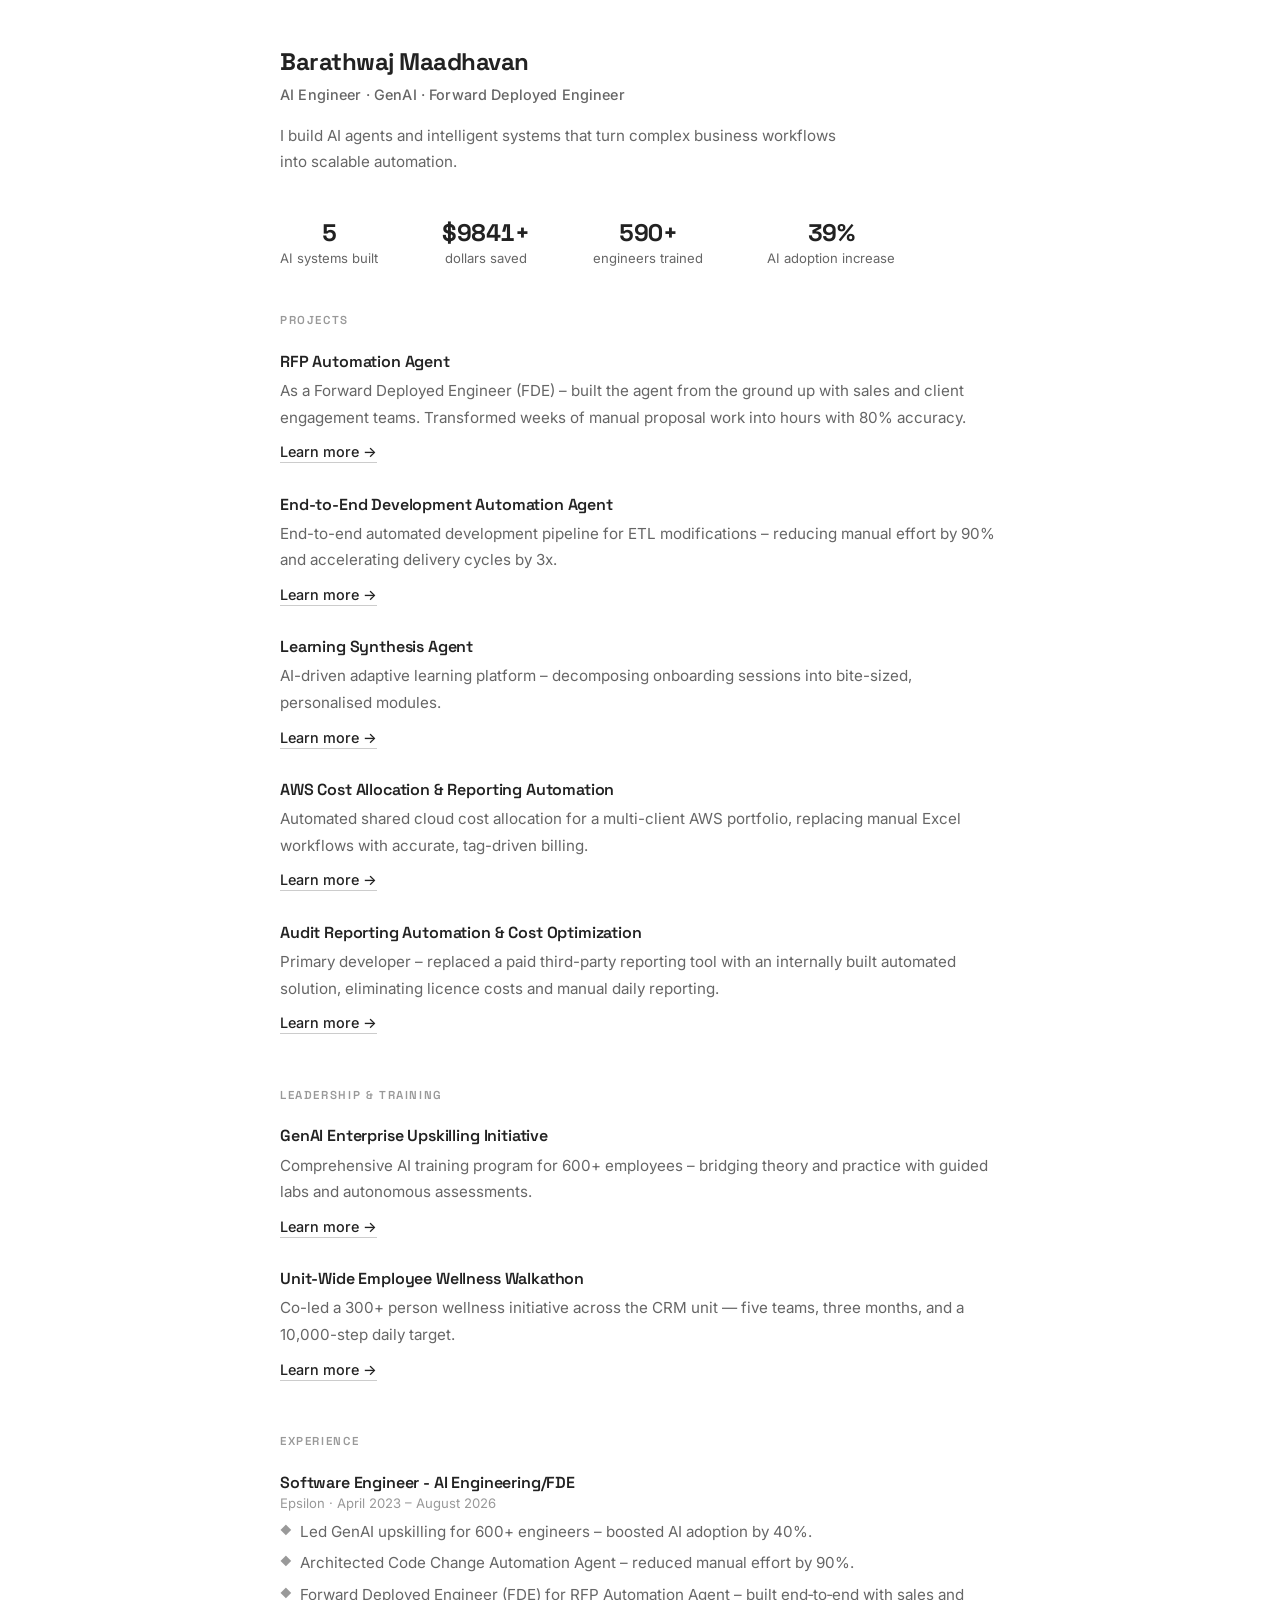
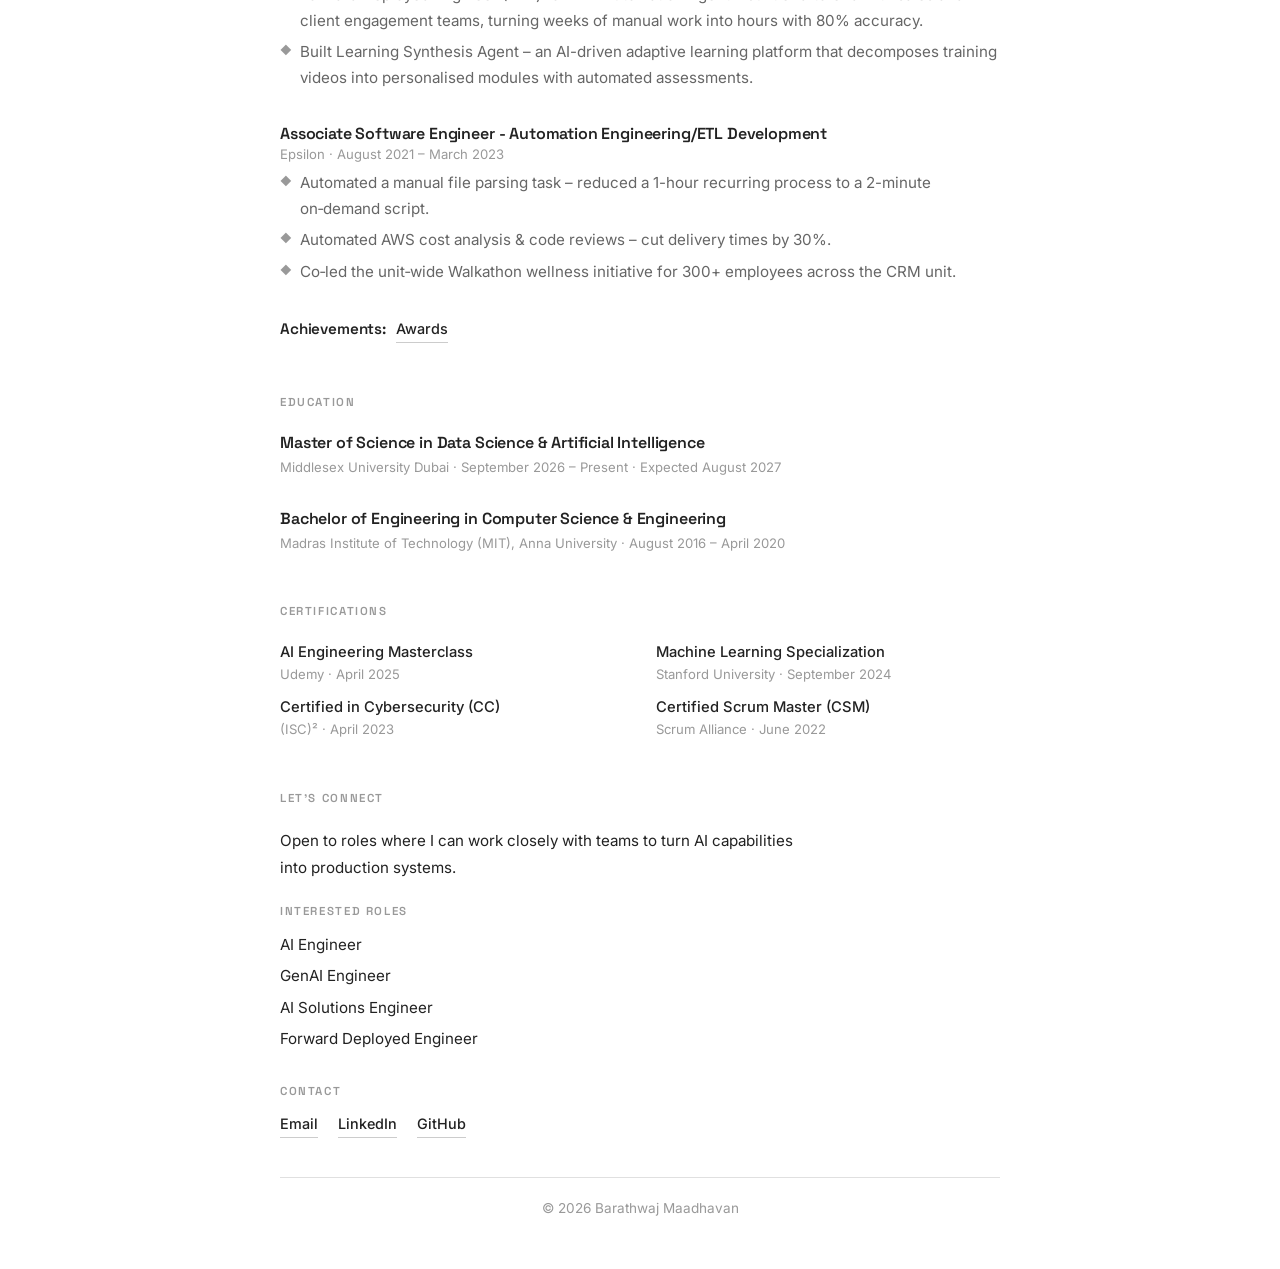
==== commit 3dc9197d: "Remove watches page entirely; clean up links and styles" ====
--- a/index.html
+++ b/index.html
@@ -5,7 +5,7 @@
         <link rel="icon" type="image/svg+xml" href="assets/images/favicon.ico" />
         <meta charset="UTF-8" />
         <meta name="viewport" content="width=device-width, initial-scale=1.0" />
-        <title>Barathwaj Maadhavan</title>
+        <title>Barathwaj Maadhavan | AI Engineer · GenAI · Forward Deployed Engineer</title>
 
         <!-- Google Fonts -->
         <link rel="preconnect" href="https://fonts.googleapis.com" />
@@ -39,19 +39,19 @@
             <section class="impact">
                 <div class="impact-row">
                     <div class="impact-stat">
-                        <span class="impact-value" data-target="5">0×</span>
+                        <span class="impact-value" data-target="5">0</span>
                         <span class="impact-label">AI systems built</span>
                     </div>
                     <div class="impact-stat">
-                        <span class="impact-value" data-prefix="$" data-target="1000" data-suffix="+">0×</span>
+                        <span class="impact-value" data-prefix="$" data-target="10000" data-suffix="+">0×</span>
                         <span class="impact-label">dollars saved</span>
                     </div>
                     <div class="impact-stat">
-                        <span class="impact-value" data-target="600" data-suffix="+">0+</span>
+                        <span class="impact-value" data-target="600" data-suffix="+">0</span>
                         <span class="impact-label">engineers trained</span>
                     </div>
                     <div class="impact-stat">
-                        <span class="impact-value" data-target="40" data-suffix="%">0%</span>
+                        <span class="impact-value" data-target="40" data-suffix="%">0</span>
                         <span class="impact-label">AI adoption increase</span>
                     </div>
                 </div>
@@ -63,7 +63,7 @@
 
                 <div class="project-item">
                     <h3>RFP Automation Agent</h3>
-                    <p>As a Forward Deployed Engineer(FDE) – built the agent from the ground up with sales and client
+                    <p>As a Forward Deployed Engineer (FDE) – built the agent from the ground up with sales and client
                         engagement teams.
                         Transformed weeks of
                         manual proposal work into hours with 80% accuracy.</p>
@@ -71,7 +71,7 @@
                 </div>
 
                 <div class="project-item">
-                    <h3>End to End Development Automation Agent</h3>
+                    <h3>End-to-End Development Automation Agent</h3>
                     <p>End-to-end automated development pipeline for ETL modifications – reducing manual effort by 90%
                         and accelerating
                         delivery cycles by 3x.</p>
@@ -131,7 +131,7 @@
                     <p class="exp-meta">Epsilon · April 2023 – August 2026</p>
                     <ul>
                         <li>Led GenAI upskilling for 600+ engineers – boosted AI adoption by 40%.</li>
-                        <li>Architected Code Change Automation Agent – reduced manual effort by 70%.</li>
+                        <li>Architected Code Change Automation Agent – reduced manual effort by 90%.</li>
                         <li>Forward Deployed Engineer (FDE) for RFP Automation Agent – built end‑to‑end with sales and
                             client
                             engagement teams, turning weeks of manual work into hours with 80% accuracy.</li>
@@ -167,12 +167,13 @@
 
                 <div class="edu-item">
                     <h3>Master of Science in Data Science &amp; Artificial Intelligence</h3>
-                    <p class="edu-meta">Middlesex University Dubai · September 2026 – August 2027</p>
+                    <p class="edu-meta">Middlesex University Dubai · September 2026 – Present · Expected August 2027</p>
                 </div>
 
                 <div class="edu-item">
                     <h3>Bachelor of Engineering in Computer Science &amp; Engineering</h3>
-                    <p class="edu-meta">Madras Institute of Technology (MIT), Anna University · 2016 – 2020</p>
+                    <p class="edu-meta">Madras Institute of Technology (MIT), Anna University · August 2016 – April 2020
+                    </p>
                 </div>
             </section>
 
@@ -226,7 +227,6 @@
                     <a href="mailto:barathwaj.maadhavan@gmail.com">Email</a>
                     <a href="https://www.linkedin.com/in/barathwaj-m/">LinkedIn</a>
                     <a href="https://github.com/maadybarry">GitHub</a>
-                    <a href="watches.html">Watches</a>
                 </div>
             </section>
         </main>
--- a/styles.css
+++ b/styles.css
@@ -763,65 +763,6 @@
     }
 }
 
-/* ===== WATCHES PAGE ===== */
-.watch-hero {
-    margin-bottom: 2rem;
-}
-
-.watch-hero-image {
-    width: 100%;
-    max-width: 600px;
-    border-radius: 12px;
-    border: 1px solid var(--border);
-    display: block;
-}
-
-.watch-pointers {
-    list-style: none;
-    padding: 0;
-    margin: 0;
-}
-
-.watch-pointers li {
-    position: relative;
-    padding-left: 20px;
-    margin-bottom: 1.2rem;
-    display: flex;
-    flex-direction: column;
-}
-
-.watch-pointers li::before {
-    content: '◆';
-    position: absolute;
-    left: 0;
-    top: 2px;
-    color: var(--text-muted);
-    font-size: 0.7rem;
-}
-
-.watch-name {
-    font-family: 'Space Grotesk', sans-serif;
-    font-weight: 600;
-    font-size: 1rem;
-    color: var(--text-primary);
-    line-height: 1.4;
-}
-
-.watch-desc {
-    font-family: 'Inter', sans-serif;
-    font-size: 0.95rem;
-    color: var(--text-secondary);
-    line-height: 1.7;
-    margin-top: 2px;
-}
-
-.watch-list .section-intro {
-    font-family: 'Inter', sans-serif;
-    font-size: 0.95rem;
-    color: var(--text-muted);
-    margin-bottom: 1.6rem;
-}
-
 /* ===== 404 PAGE ===== */
 .error-container {
     max-width: 500px;
@@ -1134,19 +1075,6 @@
     .phase-block ul li,
     .project-steps li {
         font-size: 0.88rem;
-    }
-
-    .watch-name {
-        font-size: 0.95rem;
-    }
-
-    .watch-desc {
-        font-size: 0.85rem;
-    }
-
-    .watch-pointers li {
-        padding-left: 16px;
-        margin-bottom: 1rem;
     }
 
     .error-code {
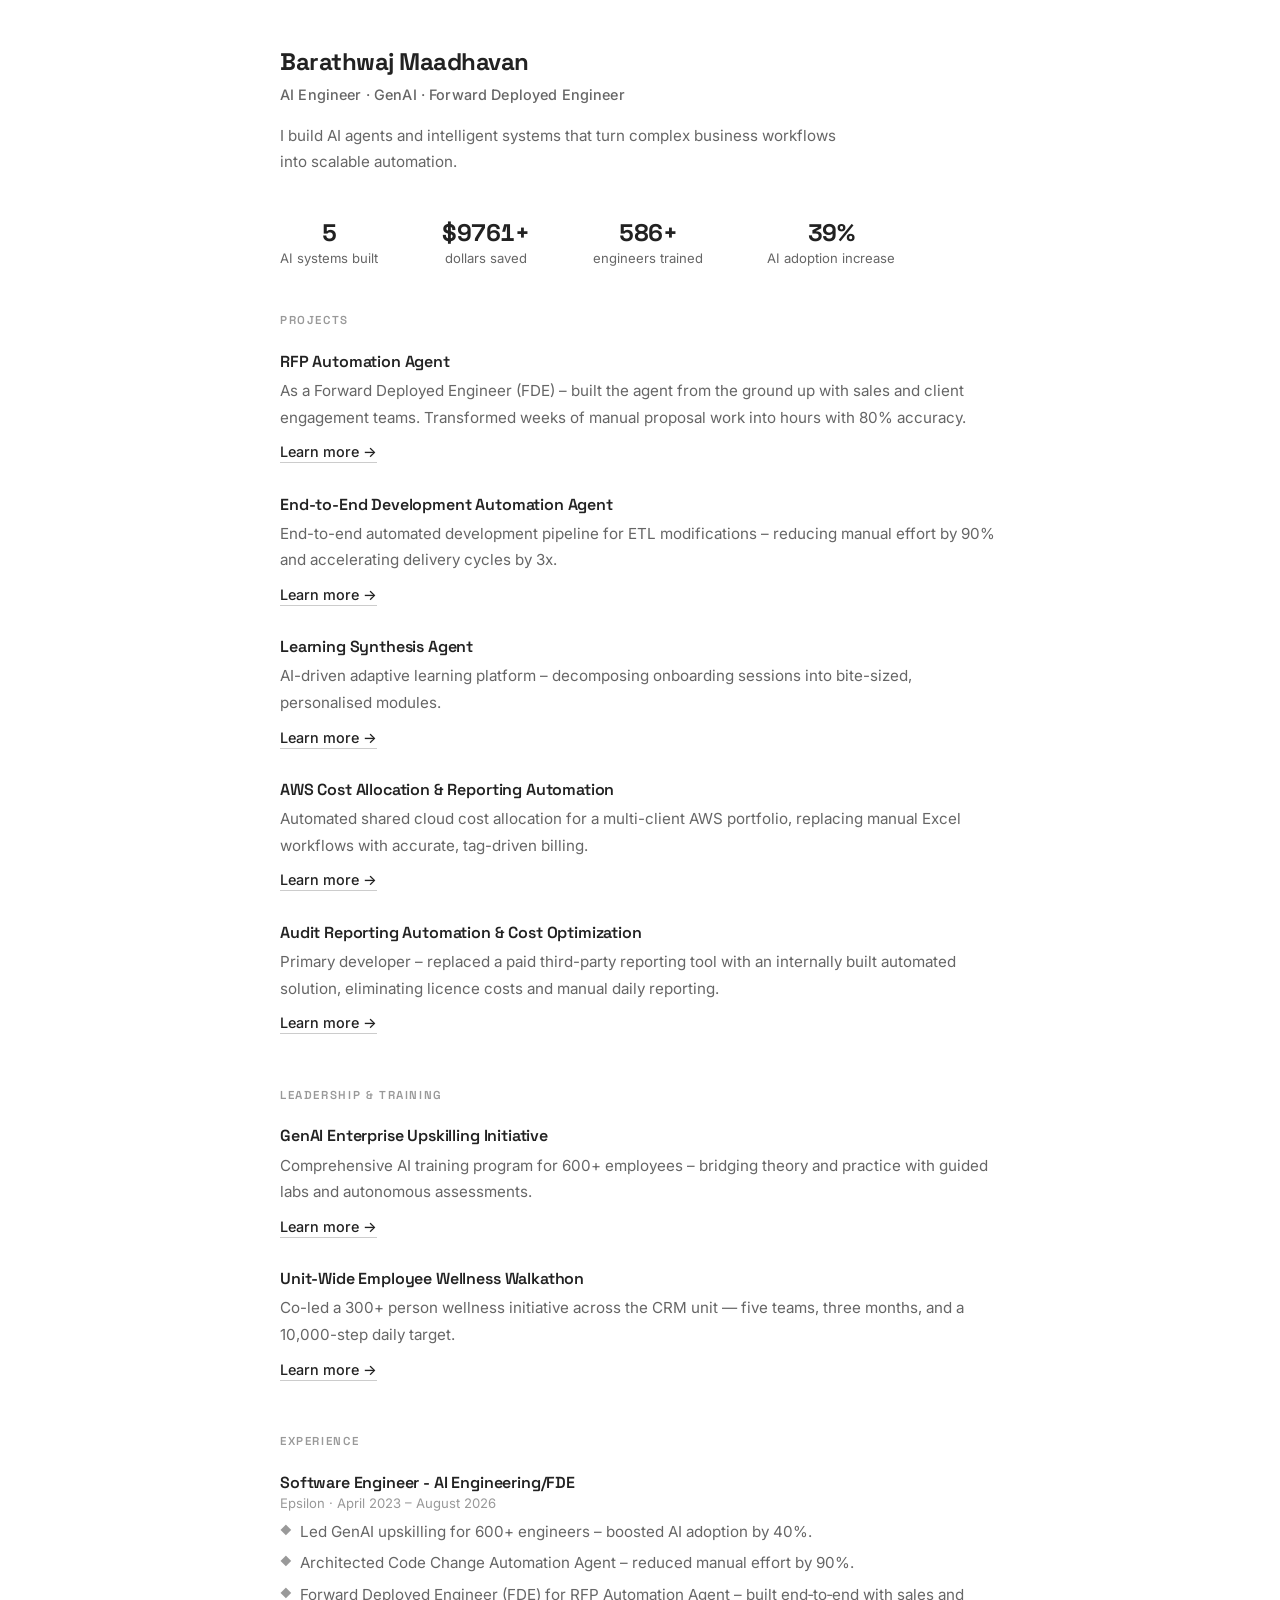
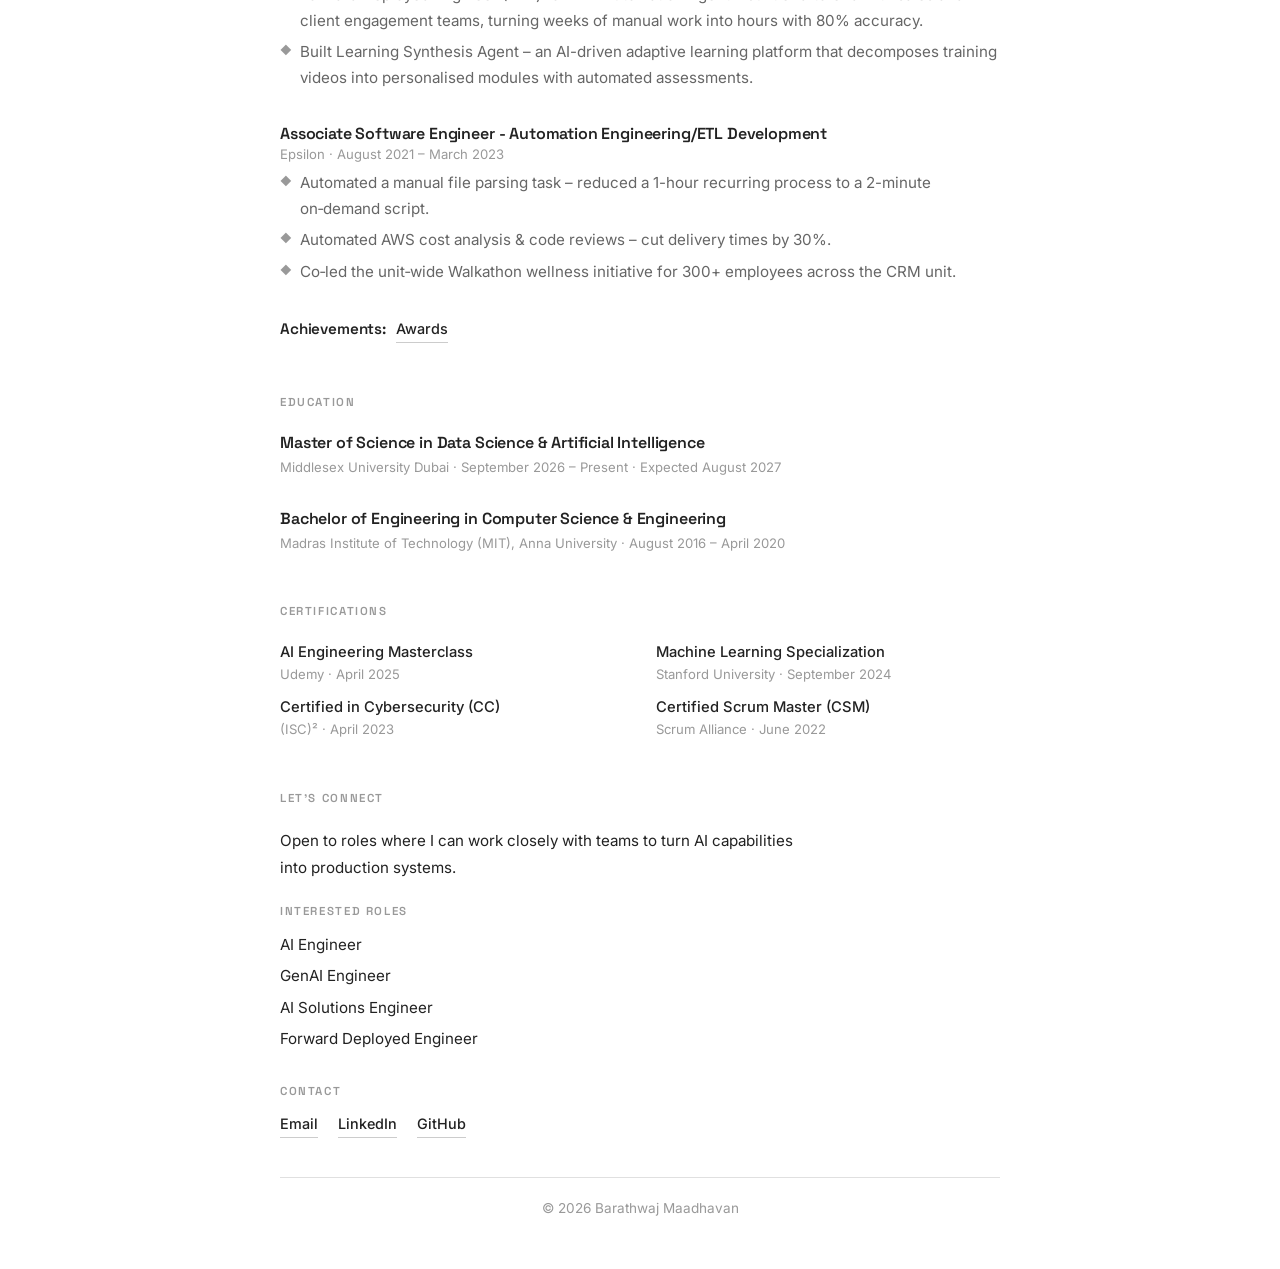
==== commit e37dc72e: "modified email" ====
--- a/index.html
+++ b/index.html
@@ -224,7 +224,7 @@
                 <p class="roles-label">Contact</p>
 
                 <div class="contact-links">
-                    <a href="mailto:barathwaj.maadhavan@gmail.com">Email</a>
+                    <a href="mailto:maadhavanbarathwaj@gmail.com">Email</a>
                     <a href="https://www.linkedin.com/in/barathwaj-m/">LinkedIn</a>
                     <a href="https://github.com/maadybarry">GitHub</a>
                 </div>
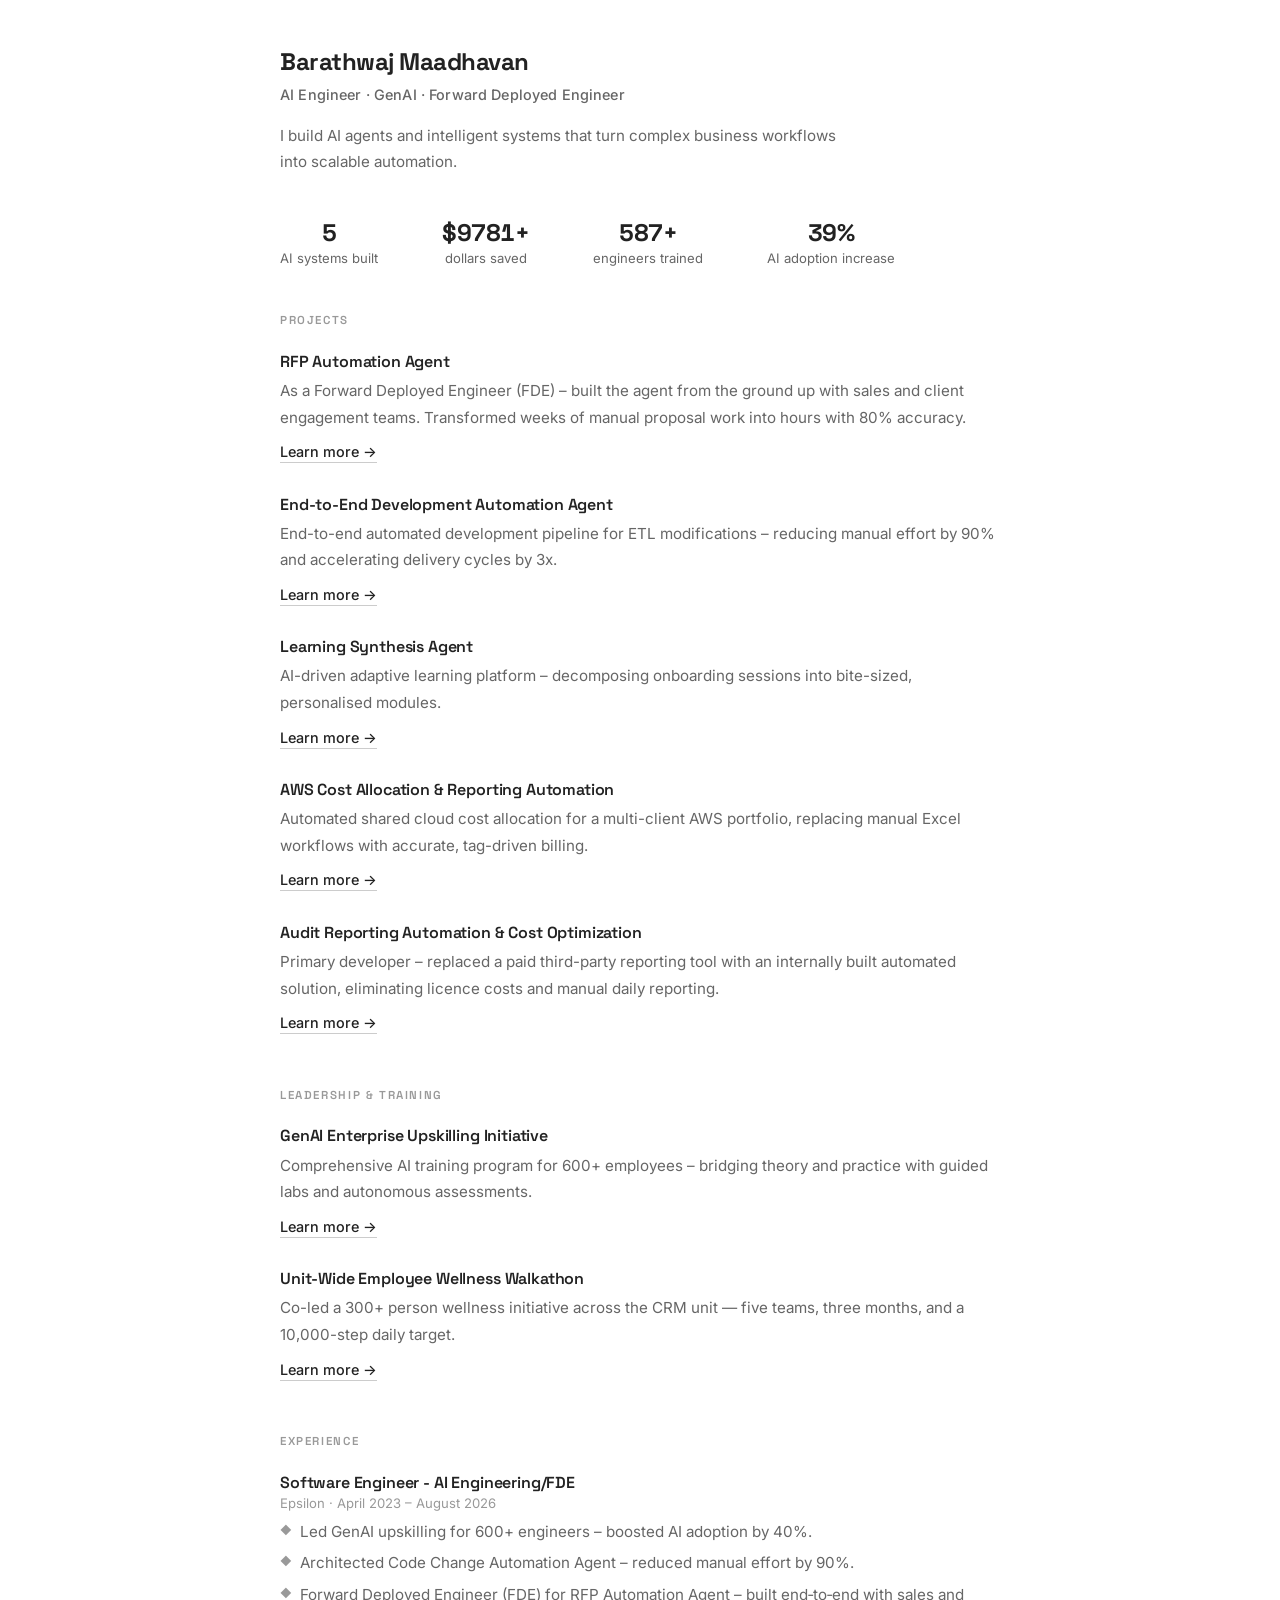
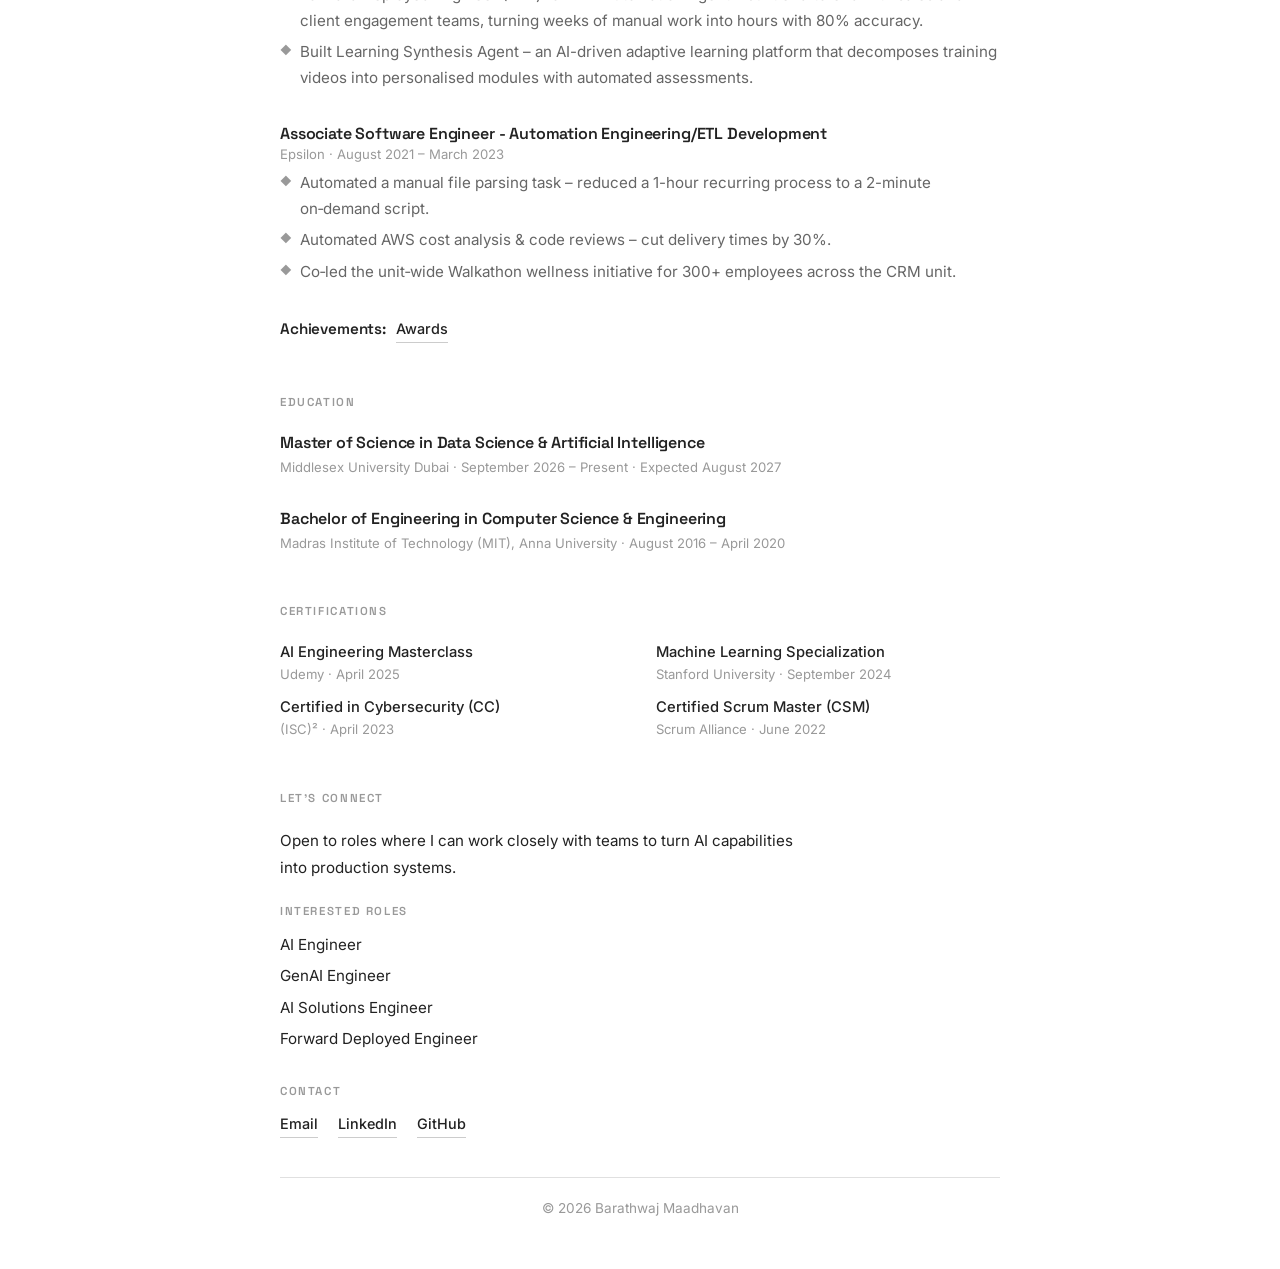
==== commit c80df596: "Housekeeping: fix favicon type, remove dead CSS, standardize back buttons, clean up inline overrides" ====
--- a/index.html
+++ b/index.html
@@ -2,7 +2,7 @@
 <html lang="en">
 
     <head>
-        <link rel="icon" type="image/svg+xml" href="assets/images/favicon.ico" />
+        <link rel="icon" type="image/x-icon" href="assets/images/favicon.ico" />
         <meta charset="UTF-8" />
         <meta name="viewport" content="width=device-width, initial-scale=1.0" />
         <title>Barathwaj Maadhavan | AI Engineer · GenAI · Forward Deployed Engineer</title>
@@ -43,7 +43,7 @@
                         <span class="impact-label">AI systems built</span>
                     </div>
                     <div class="impact-stat">
-                        <span class="impact-value" data-prefix="$" data-target="10000" data-suffix="+">0×</span>
+                        <span class="impact-value" data-prefix="$" data-target="10000" data-suffix="+">0</span>
                         <span class="impact-label">dollars saved</span>
                     </div>
                     <div class="impact-stat">
--- a/styles.css
+++ b/styles.css
@@ -436,10 +436,6 @@
     color: var(--text-primary);
     border-color: var(--text-primary);
     opacity: 1;
-}
-
-.back-button i {
-    font-size: 0.75rem;
 }
 
 /* ===== FLOATING RESUME BUBBLE ===== */
@@ -841,15 +837,6 @@
         font-size: 0.92rem;
     }
 
-    .social-links {
-        gap: 16px;
-        margin-top: 1.2rem;
-    }
-
-    .social-links a {
-        font-size: 0.85rem;
-    }
-
     section {
         margin-bottom: 1.8rem;
         padding-bottom: 1rem;
@@ -960,15 +947,6 @@
     .bio,
     .tagline {
         font-size: 0.88rem;
-    }
-
-    .social-links {
-        gap: 14px;
-        margin-top: 1.2rem;
-    }
-
-    .social-links a {
-        font-size: 0.85rem;
     }
 
     section {
